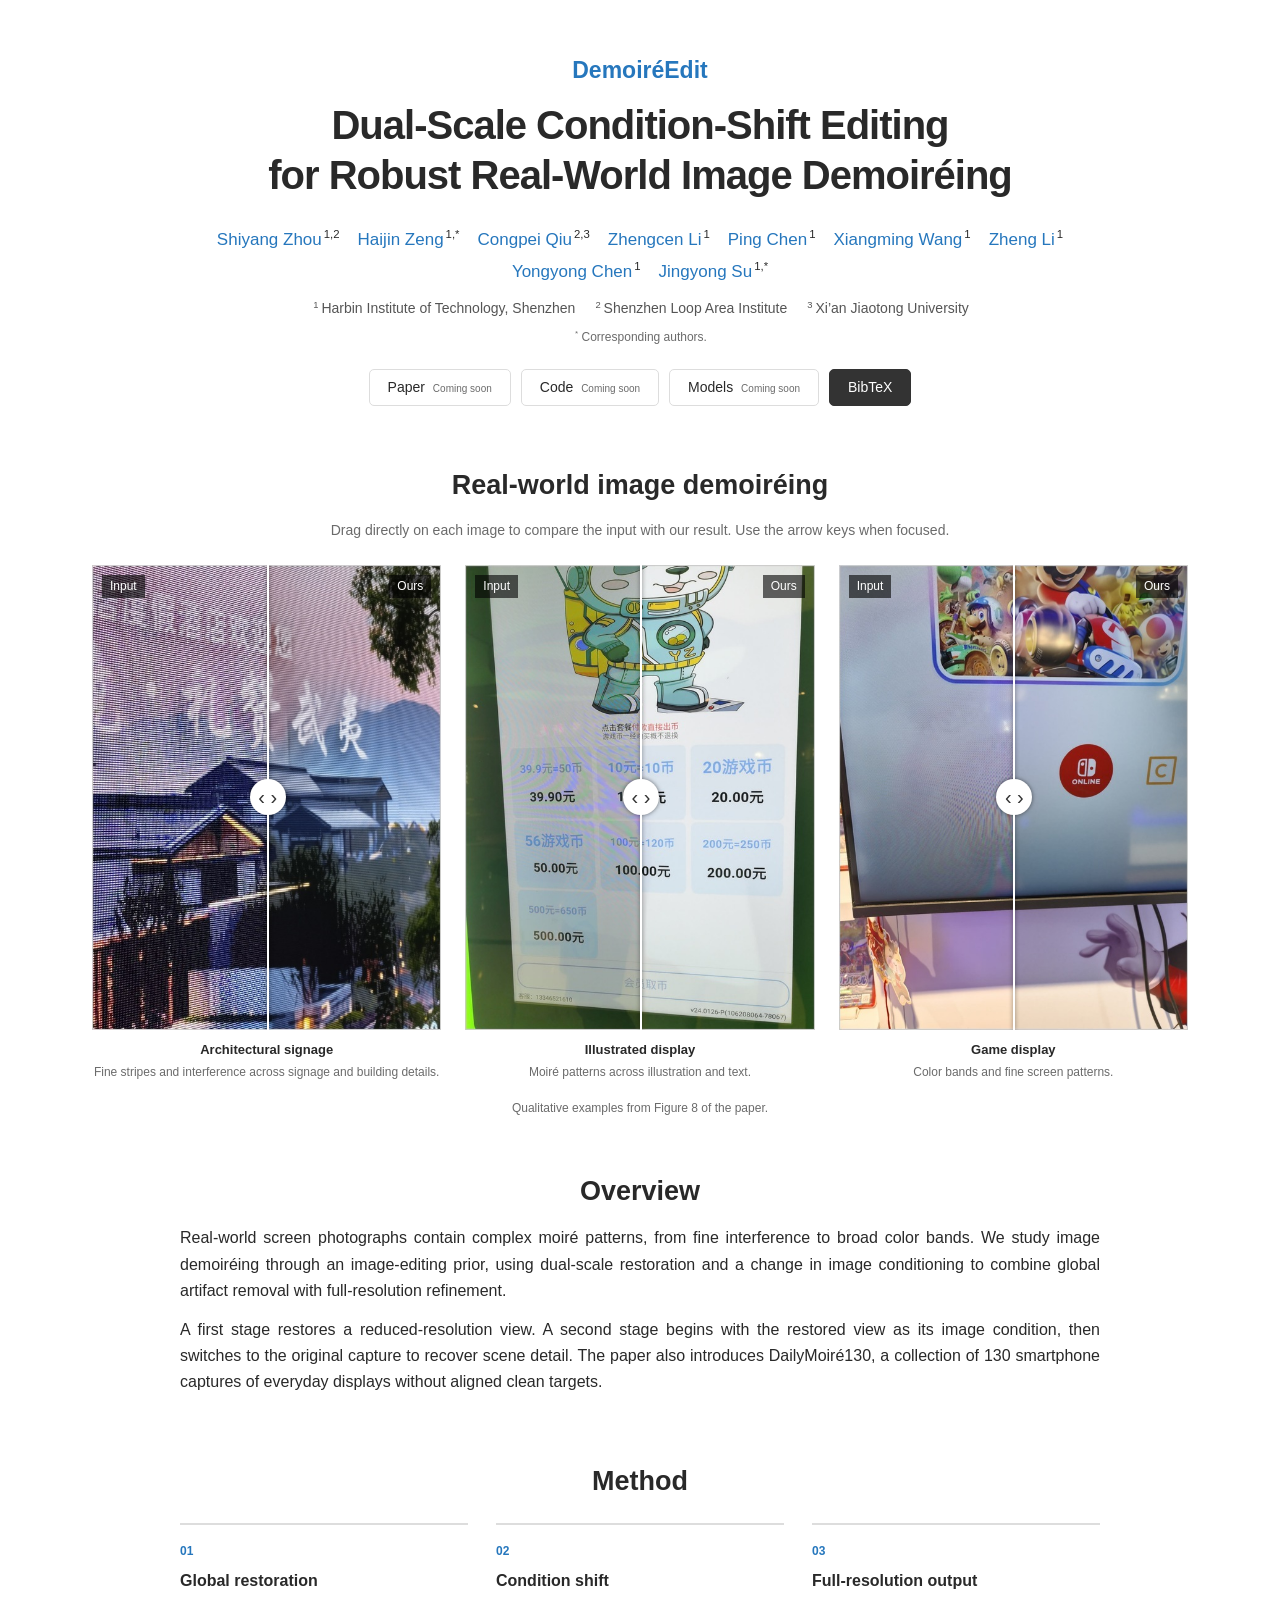
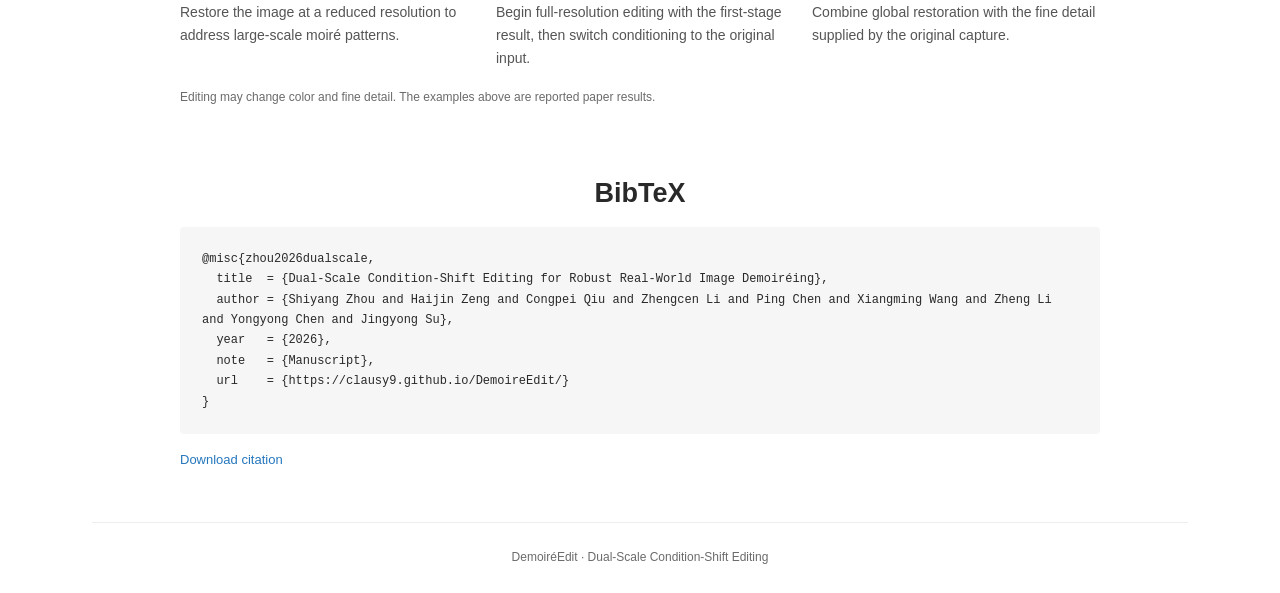
==== index.html @ 4a79e404 "Simplify research homepage and add direct image comparison dragging" ====
<!doctype html>
<html lang="en"><head><meta charset="utf-8"><meta name="viewport" content="width=device-width, initial-scale=1"><title>DemoiréEdit | Dual-Scale Condition-Shift Editing</title><meta name="description" content="DemoiréEdit: Dual-Scale Condition-Shift Editing for Robust Real-World Image Demoiréing. Method, paper examples and research resources.">
<link rel="canonical" href="https://clausy9.github.io/DemoireEdit/">
<meta property="og:type" content="website"><meta property="og:title" content="DemoiréEdit: Dual-Scale Condition-Shift Editing"><meta property="og:description" content="Dual-Scale Condition-Shift Editing for Robust Real-World Image Demoiréing."><meta property="og:url" content="https://clausy9.github.io/DemoireEdit/">
<meta name="color-scheme" content="light"><link rel="icon" href="favicon.svg" type="image/svg+xml">
<link rel="stylesheet" href="style.css"></head>
<body><main id="top">
<header><p class="project-name">DemoiréEdit</p><h1>Dual-Scale Condition-Shift Editing<br class="desktop-break"> for Robust Real-World Image Demoiréing</h1><div class="authors" aria-label="Authors"><span><a href="https://openreview.net/profile?id=~Shiyang_Zhou2">Shiyang Zhou</a><sup>1,2</sup></span>
<span><a href="https://openreview.net/profile?id=~Haijin_Zeng1">Haijin Zeng</a><sup>1,*</sup></span>
<span><a href="https://openreview.net/profile?id=~Congpei_Qiu1">Congpei Qiu</a><sup>2,3</sup></span>
<span><a href="https://openreview.net/profile?id=~Zhengcen_Li1">Zhengcen Li</a><sup>1</sup></span>
<span><a href="https://openreview.net/profile?id=~Ping_Chen8">Ping Chen</a><sup>1</sup></span>
<span><a href="https://openreview.net/profile?id=~Xiangming_Wang1">Xiangming Wang</a><sup>1</sup></span>
<span><a href="https://openreview.net/profile?id=~Zheng_Li58">Zheng Li</a><sup>1</sup></span>
<span><a href="https://openreview.net/profile?id=~Yongyong_Chen1">Yongyong Chen</a><sup>1</sup></span>
<span><a href="https://openreview.net/profile?id=~Jingyong_Su3">Jingyong Su</a><sup>1,*</sup></span>
</div><div class="affiliations"><span><sup>1</sup>Harbin Institute of Technology, Shenzhen</span><span><sup>2</sup>Shenzhen Loop Area Institute</span><span><sup>3</sup>Xi’an Jiaotong University</span></div><p class="correspondence"><sup>*</sup> Corresponding authors.</p>
<div class="resource-links"><span aria-disabled="true">Paper <small>Coming soon</small></span><span aria-disabled="true">Code <small>Coming soon</small></span><span aria-disabled="true">Models <small>Coming soon</small></span><a href="#citation">BibTeX</a></div></header>
<section id="results" aria-labelledby="results-title"><h2 id="results-title">Real-world image demoiréing</h2><p class="section-intro" id="compare-help">Drag directly on each image to compare the input with our result. Use the arrow keys when focused.</p><div class="examples-grid"><figure data-comparison><div class="comparison" style="--reveal:50%" role="slider" tabindex="0" aria-label="Architectural signage: input and restoration comparison" aria-valuemin="0" aria-valuemax="100" aria-valuenow="50" aria-valuetext="50% input" aria-describedby="compare-help">
<img src="assets/paper-architecture-restored.png" alt="Paper restoration of architectural signage" width="565" height="753" draggable="false">
<div class="input-layer"><img src="assets/paper-architecture-input.png" alt="Input photograph of architectural signage" width="565" height="753" draggable="false"></div>
<span class="image-label before">Input</span><span class="image-label after">Ours</span><span class="divider" aria-hidden="true"><b>‹ ›</b></span></div><figcaption><strong>Architectural signage</strong><span>Fine stripes and interference across signage and building details.</span></figcaption></figure><figure data-comparison><div class="comparison" style="--reveal:50%" role="slider" tabindex="0" aria-label="Illustrated display: input and restoration comparison" aria-valuemin="0" aria-valuemax="100" aria-valuenow="50" aria-valuetext="50% input" aria-describedby="compare-help">
<img src="assets/paper-poster-restored.png" alt="Paper restoration of illustrated display" width="565" height="753" draggable="false">
<div class="input-layer"><img src="assets/paper-poster-input.png" alt="Input photograph of illustrated display" width="565" height="753" draggable="false"></div>
<span class="image-label before">Input</span><span class="image-label after">Ours</span><span class="divider" aria-hidden="true"><b>‹ ›</b></span></div><figcaption><strong>Illustrated display</strong><span>Moiré patterns across illustration and text.</span></figcaption></figure><figure data-comparison><div class="comparison" style="--reveal:50%" role="slider" tabindex="0" aria-label="Game display: input and restoration comparison" aria-valuemin="0" aria-valuemax="100" aria-valuenow="50" aria-valuetext="50% input" aria-describedby="compare-help">
<img src="assets/paper-game-display-restored.png" alt="Paper restoration of game display" width="565" height="753" draggable="false">
<div class="input-layer"><img src="assets/paper-game-display-input.png" alt="Input photograph of game display" width="565" height="753" draggable="false"></div>
<span class="image-label before">Input</span><span class="image-label after">Ours</span><span class="divider" aria-hidden="true"><b>‹ ›</b></span></div><figcaption><strong>Game display</strong><span>Color bands and fine screen patterns.</span></figcaption></figure></div><p class="figure-note">Qualitative examples from Figure 8 of the paper.</p></section>
<section id="abstract" class="text-section"><h2>Overview</h2><p>Real-world screen photographs contain complex moiré patterns, from fine interference to broad color bands. We study image demoiréing through an image-editing prior, using dual-scale restoration and a change in image conditioning to combine global artifact removal with full-resolution refinement.</p><p>A first stage restores a reduced-resolution view. A second stage begins with the restored view as its image condition, then switches to the original capture to recover scene detail. The paper also introduces DailyMoiré130, a collection of 130 smartphone captures of everyday displays without aligned clean targets.</p></section>
<section id="method" class="text-section"><h2>Method</h2><div class="method-strip"><div><span>01</span><h3>Global restoration</h3><p>Restore the image at a reduced resolution to address large-scale moiré patterns.</p></div><div><span>02</span><h3>Condition shift</h3><p>Begin full-resolution editing with the first-stage result, then switch conditioning to the original input.</p></div><div><span>03</span><h3>Full-resolution output</h3><p>Combine global restoration with the fine detail supplied by the original capture.</p></div></div><p class="figure-note">Editing may change color and fine detail. The examples above are reported paper results.</p></section>
<section id="citation" class="text-section"><h2>BibTeX</h2><pre><code>@misc{zhou2026dualscale,
  title  = {Dual-Scale Condition-Shift Editing for Robust Real-World Image Demoiréing},
  author = {Shiyang Zhou and Haijin Zeng and Congpei Qiu and Zhengcen Li and Ping Chen and Xiangming Wang and Zheng Li and Yongyong Chen and Jingyong Su},
  year   = {2026},
  note   = {Manuscript},
  url    = {https://clausy9.github.io/DemoireEdit/}
}</code></pre><a class="citation-download" href="citation.bib" download>Download citation</a></section>
<footer>DemoiréEdit · Dual-Scale Condition-Shift Editing</footer></main><script src="compare.js"></script></body></html>
---- style.css ----
:root{color-scheme:light;--ink:#292929;--muted:#6b6b6b;--accent:#2677bd}*{box-sizing:border-box}html{scroll-behavior:smooth}body{margin:0;background:#fff;color:var(--ink);font:16px/1.65 -apple-system,BlinkMacSystemFont,"Segoe UI",Arial,sans-serif}main{max-width:1160px;margin:auto;padding:0 32px}a{color:var(--accent);text-decoration:none}a:hover{text-decoration:underline}header{text-align:center;padding:52px 0 38px}.project-name{font-size:23px;font-weight:700;color:var(--accent);margin:0 0 10px}h1{font-size:clamp(27px,3.4vw,40px);font-weight:650;line-height:1.25;letter-spacing:-.025em;margin:0 auto 25px;max-width:1080px}.authors{display:flex;justify-content:center;flex-wrap:wrap;gap:3px 18px;max-width:950px;margin:0 auto 12px;font-size:17px}.authors span{white-space:nowrap}sup{font-size:.67em;margin-left:2px}.affiliations{display:flex;justify-content:center;flex-wrap:wrap;gap:2px 18px;font-size:14px;color:#555}.affiliations sup{margin-right:3px}.correspondence{font-size:12px;color:var(--muted);margin:7px 0 21px}.resource-links{display:flex;justify-content:center;flex-wrap:wrap;gap:10px}.resource-links>a,.resource-links>span{font-size:14px;padding:6px 18px;border:1px solid #ddd;border-radius:5px}.resource-links>a{background:#333;color:#fff;border-color:#333}.resource-links small{font-size:10px;color:var(--muted);margin-left:4px}section{padding:24px 0 32px}h2{text-align:center;font-size:27px;font-weight:600;line-height:1.3;margin:0 0 16px}.section-intro{text-align:center;color:var(--muted);font-size:14px;margin:0 0 22px}.examples-grid{display:grid;grid-template-columns:repeat(3,minmax(0,1fr));gap:24px}figure{margin:0;min-width:0}.comparison{position:relative;aspect-ratio:565/753;overflow:hidden;cursor:ew-resize;touch-action:pan-y;user-select:none;-webkit-user-select:none;background:#eee}.comparison:focus-visible{outline:3px solid var(--accent);outline-offset:4px}.comparison img{display:block;width:100%;height:100%;object-fit:contain;pointer-events:none}.input-layer{position:absolute;inset:0;clip-path:inset(0 calc(100% - var(--reveal)) 0 0)}.image-label{position:absolute;top:10px;padding:2px 8px;background:#0009;color:#fff;font-size:12px;pointer-events:none}.before{left:10px}.after{right:10px}.divider{position:absolute;top:0;bottom:0;left:var(--reveal);width:2px;background:#fff;pointer-events:none;filter:drop-shadow(0 0 2px #0008)}.divider b{position:absolute;top:50%;left:50%;transform:translate(-50%,-50%);background:#fff;color:#333;border-radius:50%;height:36px;width:36px;display:grid;place-items:center;font-size:20px;font-weight:500}figcaption{text-align:center;font-size:13px;line-height:1.5;margin-top:10px}figcaption strong{font-weight:600}figcaption span{display:block;color:var(--muted);font-size:12px;margin-top:3px}.figure-note{font-size:12px;color:var(--muted);text-align:center;margin:18px 0 0}.text-section{max-width:920px;margin:auto}.text-section>p{text-align:justify;margin:12px 0}.method-strip{display:grid;grid-template-columns:repeat(3,minmax(0,1fr));gap:28px;margin-top:24px}.method-strip>div{border-top:2px solid #ddd;padding-top:12px}.method-strip span{font-size:12px;color:var(--accent);font-weight:600}h3{font-size:16px;font-weight:600;margin:5px 0}.method-strip p{font-size:14px;color:#555;margin:6px 0}pre{background:#f6f6f6;padding:22px;white-space:pre-wrap;overflow-wrap:anywhere;font-size:12px;line-height:1.7;border-radius:4px}code{font-family:ui-monospace,SFMono-Regular,Consolas,monospace}.citation-download{font-size:13px}footer{border-top:1px solid #eee;text-align:center;font-size:12px;color:var(--muted);padding:25px 0;margin-top:18px}@media(max-width:700px){main{padding:0 18px}header{padding:32px 0 26px}.desktop-break{display:none}.authors{font-size:15px;gap:3px 14px}.affiliations{font-size:12px;flex-direction:column}.examples-grid{grid-template-columns:1fr;gap:28px;max-width:460px;margin:auto}.method-strip{grid-template-columns:1fr;gap:14px}.section-intro{font-size:12px}h2{font-size:24px}section{padding:22px 0}pre{padding:15px;font-size:11px}.text-section>p{text-align:left}}
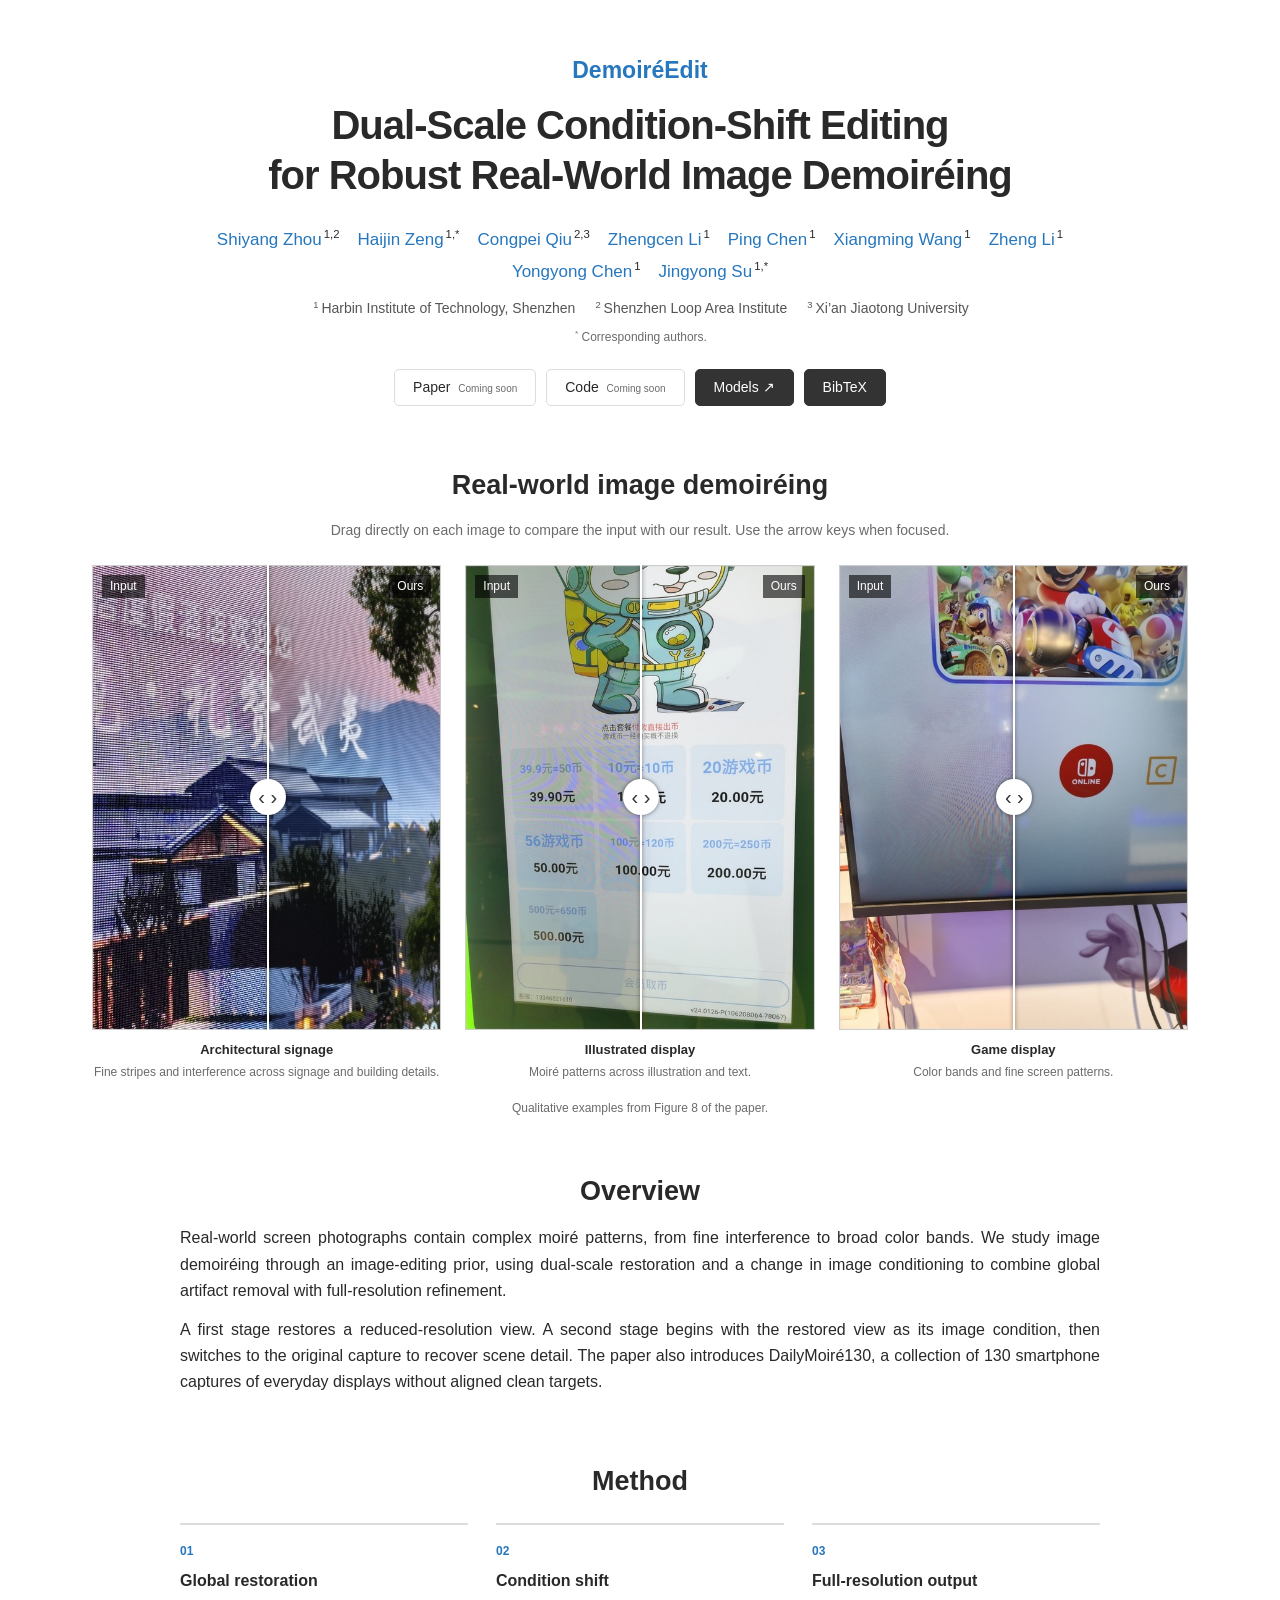
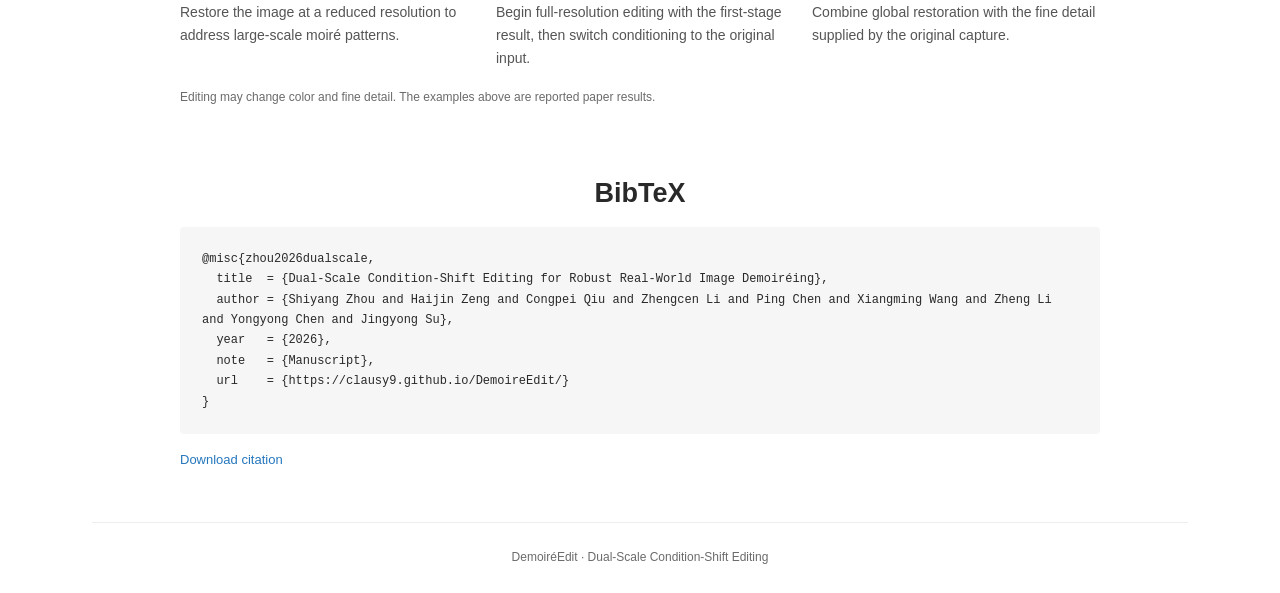
==== commit 48534498: "Link verified public Hugging Face restoration adapter" ====
--- a/index.html
+++ b/index.html
@@ -15,7 +15,7 @@
 <span><a href="https://openreview.net/profile?id=~Yongyong_Chen1">Yongyong Chen</a><sup>1</sup></span>
 <span><a href="https://openreview.net/profile?id=~Jingyong_Su3">Jingyong Su</a><sup>1,*</sup></span>
 </div><div class="affiliations"><span><sup>1</sup>Harbin Institute of Technology, Shenzhen</span><span><sup>2</sup>Shenzhen Loop Area Institute</span><span><sup>3</sup>Xi’an Jiaotong University</span></div><p class="correspondence"><sup>*</sup> Corresponding authors.</p>
-<div class="resource-links"><span aria-disabled="true">Paper <small>Coming soon</small></span><span aria-disabled="true">Code <small>Coming soon</small></span><span aria-disabled="true">Models <small>Coming soon</small></span><a href="#citation">BibTeX</a></div></header>
+<div class="resource-links"><span aria-disabled="true">Paper <small>Coming soon</small></span><span aria-disabled="true">Code <small>Coming soon</small></span><a href="https://huggingface.co/umu/DemoireEdit" target="_blank" rel="noopener">Models ↗</a><a href="#citation">BibTeX</a></div></header>
 <section id="results" aria-labelledby="results-title"><h2 id="results-title">Real-world image demoiréing</h2><p class="section-intro" id="compare-help">Drag directly on each image to compare the input with our result. Use the arrow keys when focused.</p><div class="examples-grid"><figure data-comparison><div class="comparison" style="--reveal:50%" role="slider" tabindex="0" aria-label="Architectural signage: input and restoration comparison" aria-valuemin="0" aria-valuemax="100" aria-valuenow="50" aria-valuetext="50% input" aria-describedby="compare-help">
 <img src="assets/paper-architecture-restored.png" alt="Paper restoration of architectural signage" width="565" height="753" draggable="false">
 <div class="input-layer"><img src="assets/paper-architecture-input.png" alt="Input photograph of architectural signage" width="565" height="753" draggable="false"></div>
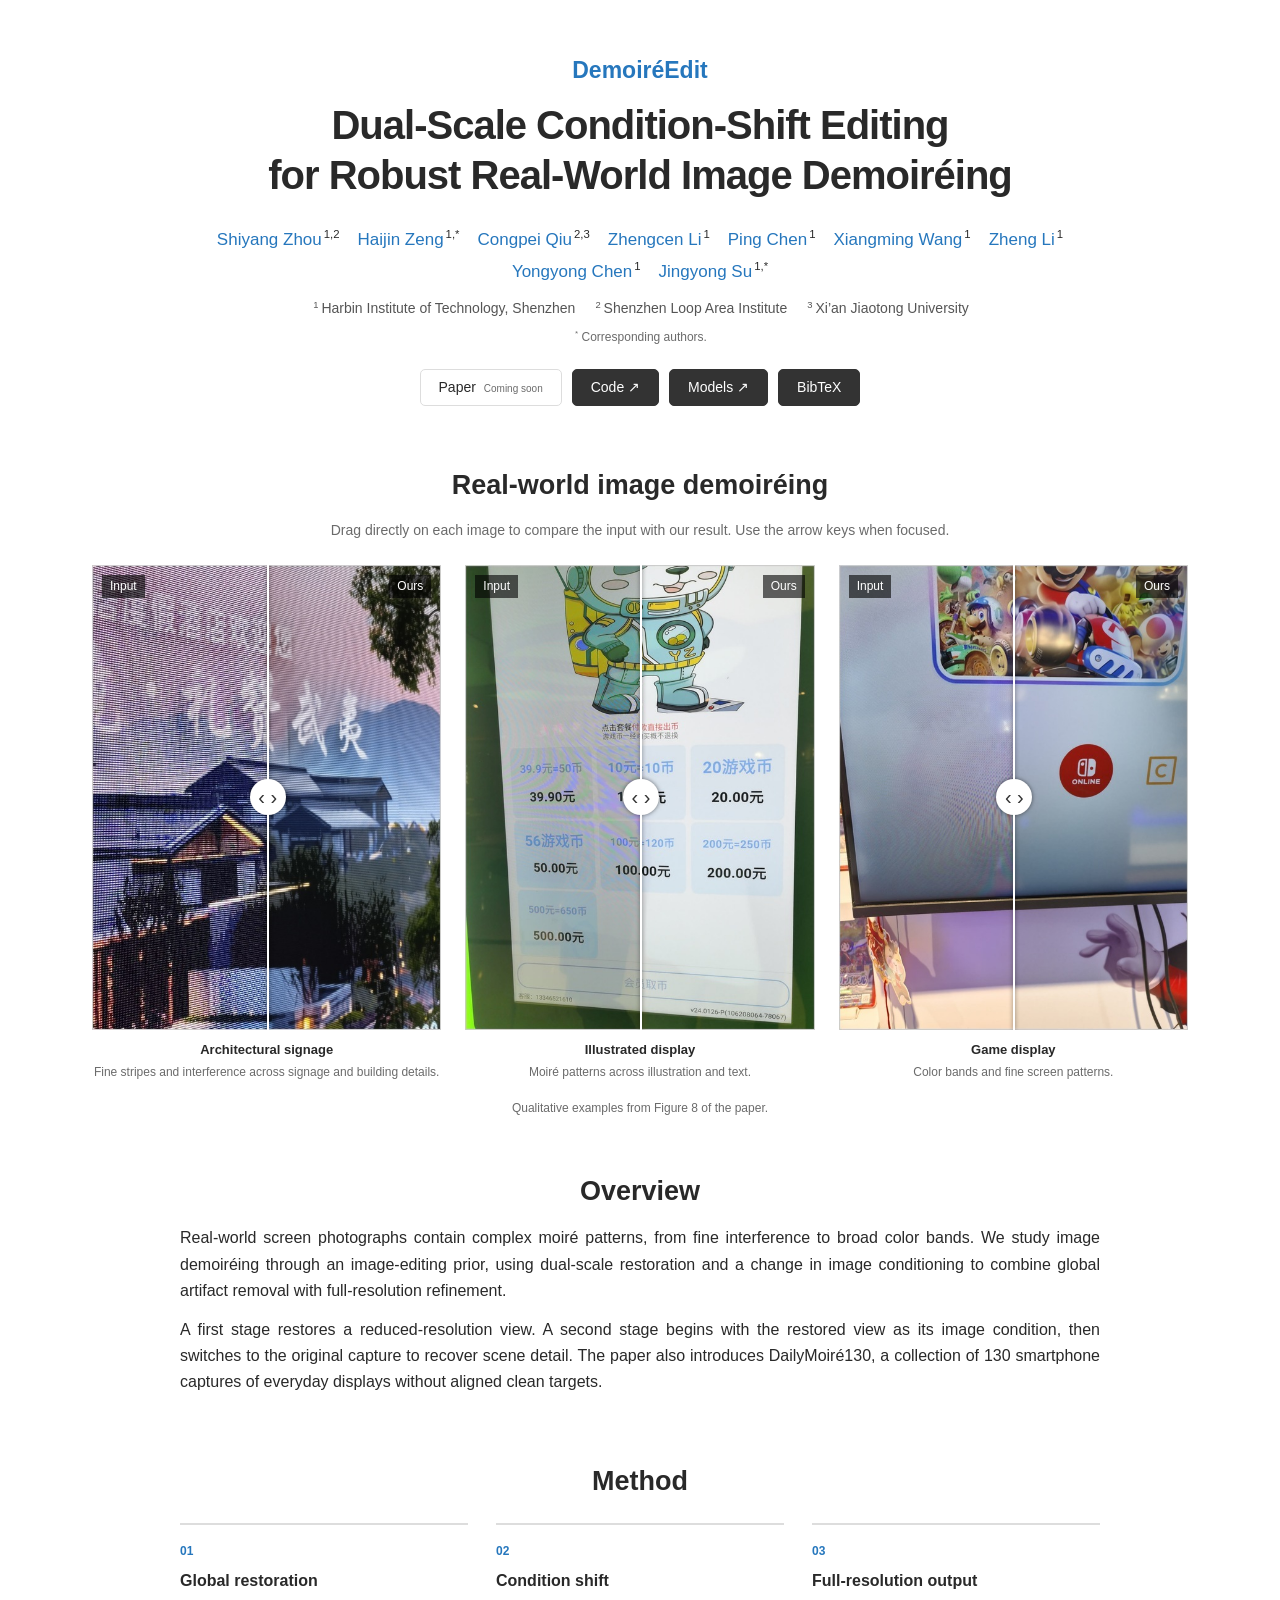
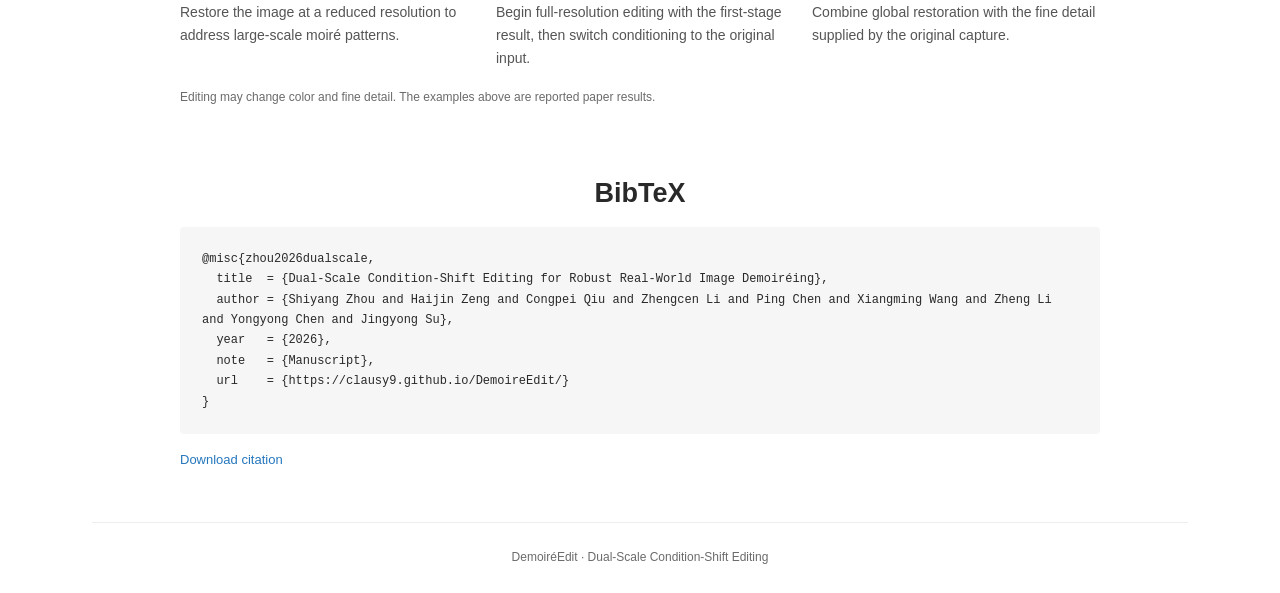
==== commit e93c79c1: "Release DemoireEdit inference, demo, training and verified model download tools" ====
--- a/index.html
+++ b/index.html
@@ -15,7 +15,7 @@
 <span><a href="https://openreview.net/profile?id=~Yongyong_Chen1">Yongyong Chen</a><sup>1</sup></span>
 <span><a href="https://openreview.net/profile?id=~Jingyong_Su3">Jingyong Su</a><sup>1,*</sup></span>
 </div><div class="affiliations"><span><sup>1</sup>Harbin Institute of Technology, Shenzhen</span><span><sup>2</sup>Shenzhen Loop Area Institute</span><span><sup>3</sup>Xi’an Jiaotong University</span></div><p class="correspondence"><sup>*</sup> Corresponding authors.</p>
-<div class="resource-links"><span aria-disabled="true">Paper <small>Coming soon</small></span><span aria-disabled="true">Code <small>Coming soon</small></span><a href="https://huggingface.co/umu/DemoireEdit" target="_blank" rel="noopener">Models ↗</a><a href="#citation">BibTeX</a></div></header>
+<div class="resource-links"><span aria-disabled="true">Paper <small>Coming soon</small></span><a href="https://github.com/Clausy9/DemoireEdit" target="_blank" rel="noopener">Code ↗</a><a href="https://huggingface.co/umu/DemoireEdit" target="_blank" rel="noopener">Models ↗</a><a href="#citation">BibTeX</a></div></header>
 <section id="results" aria-labelledby="results-title"><h2 id="results-title">Real-world image demoiréing</h2><p class="section-intro" id="compare-help">Drag directly on each image to compare the input with our result. Use the arrow keys when focused.</p><div class="examples-grid"><figure data-comparison><div class="comparison" style="--reveal:50%" role="slider" tabindex="0" aria-label="Architectural signage: input and restoration comparison" aria-valuemin="0" aria-valuemax="100" aria-valuenow="50" aria-valuetext="50% input" aria-describedby="compare-help">
 <img src="assets/paper-architecture-restored.png" alt="Paper restoration of architectural signage" width="565" height="753" draggable="false">
 <div class="input-layer"><img src="assets/paper-architecture-input.png" alt="Input photograph of architectural signage" width="565" height="753" draggable="false"></div>
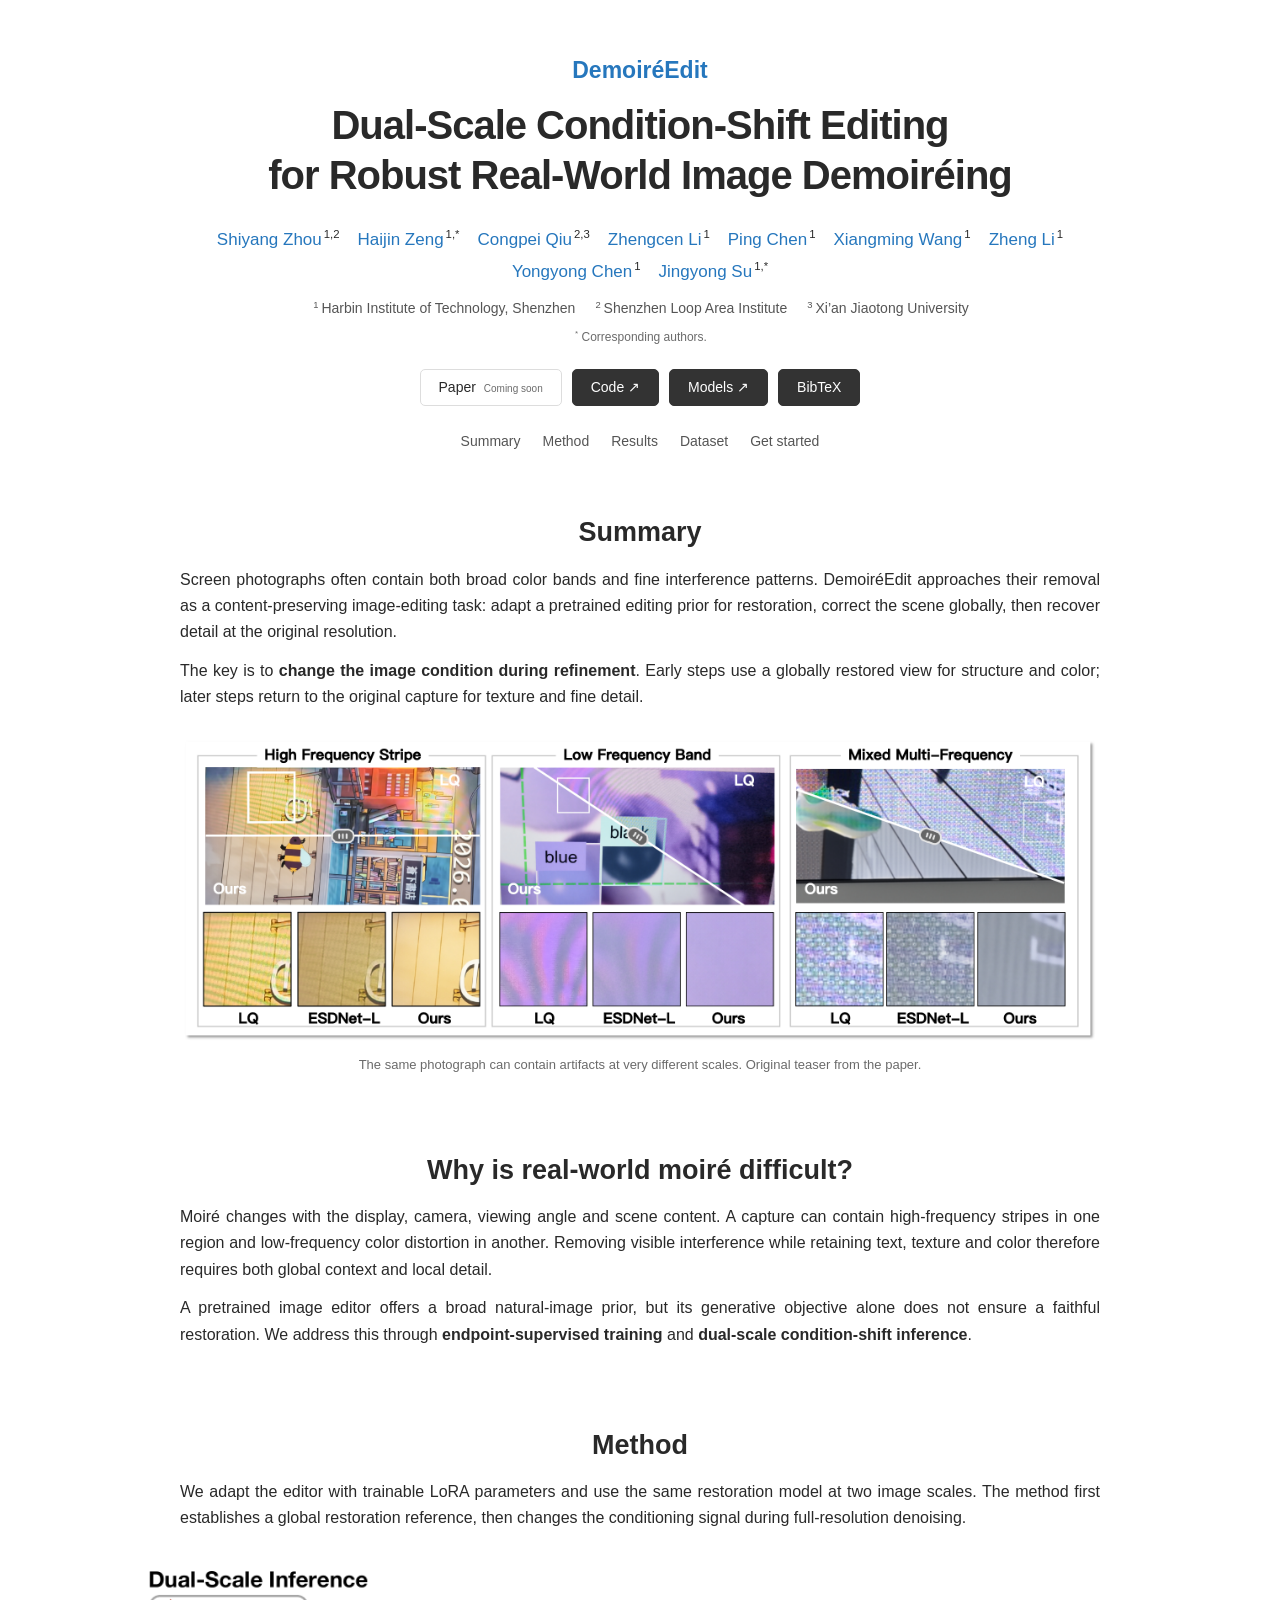
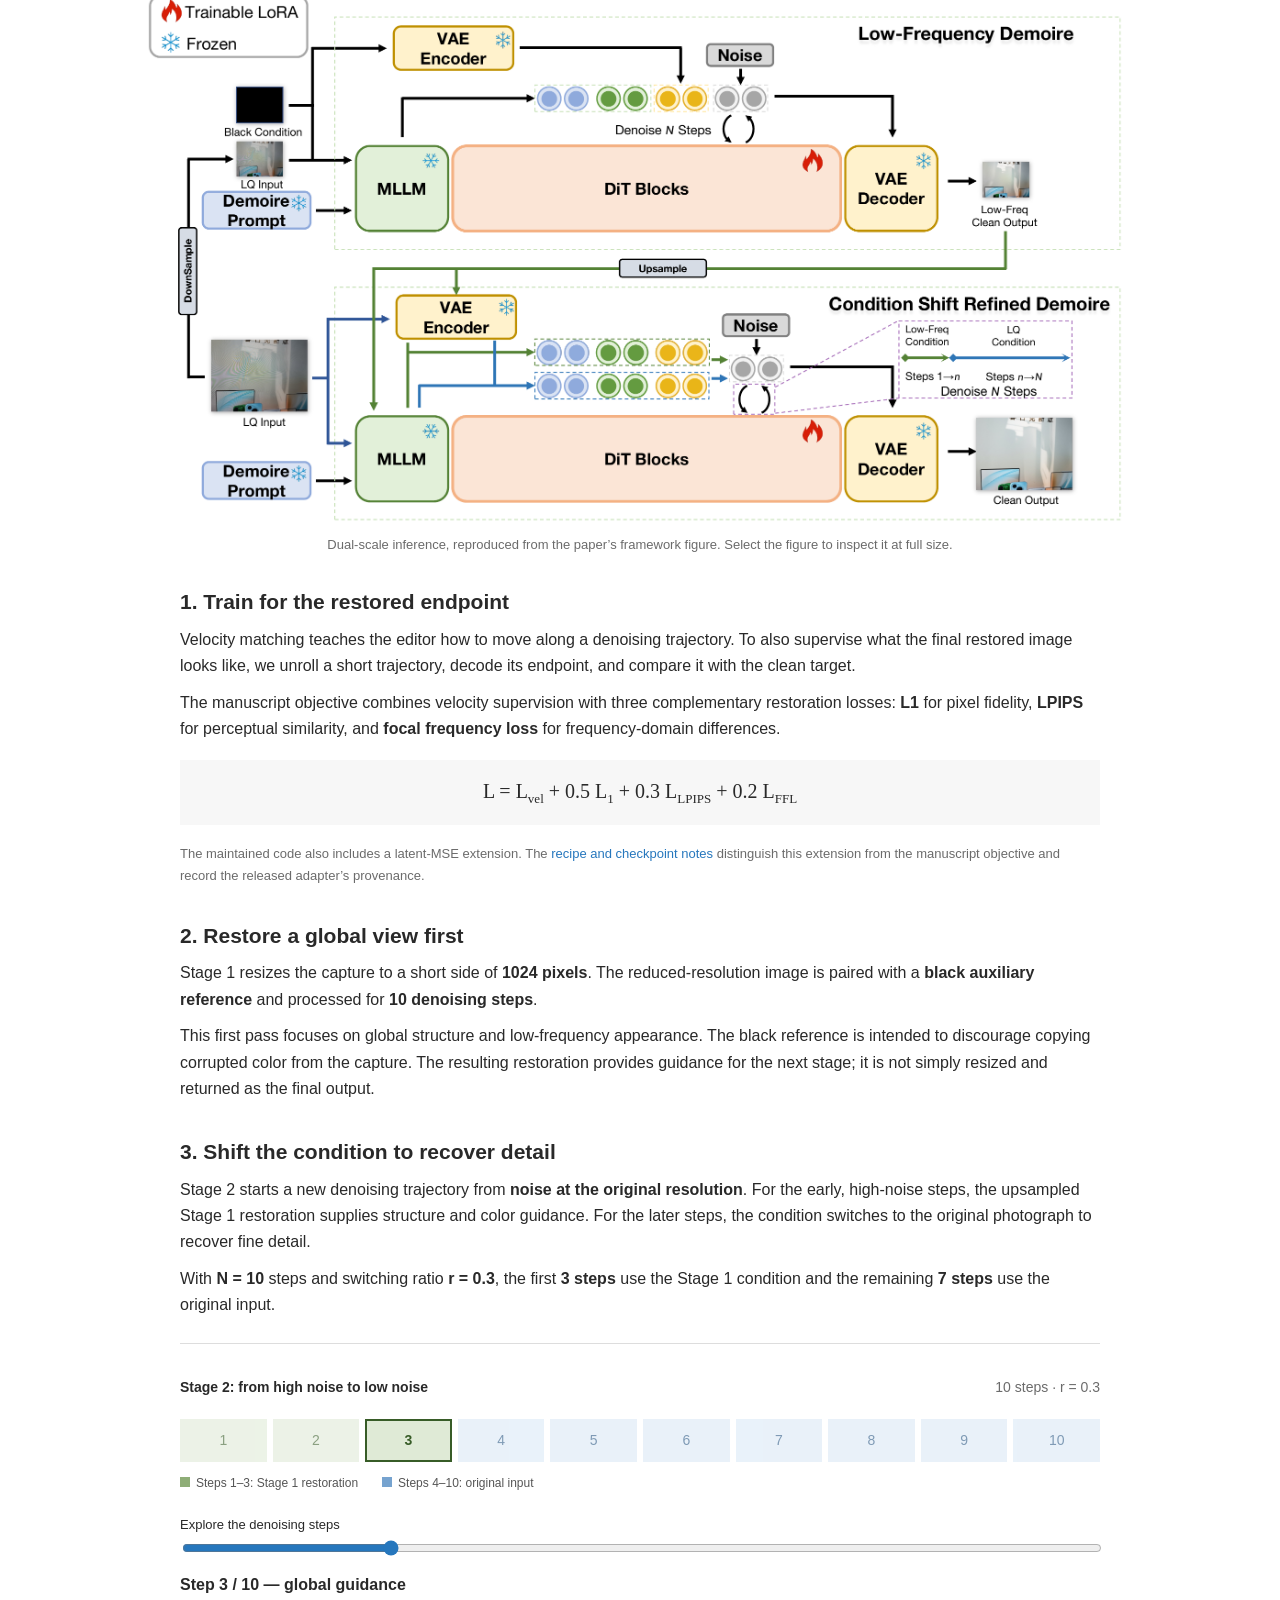
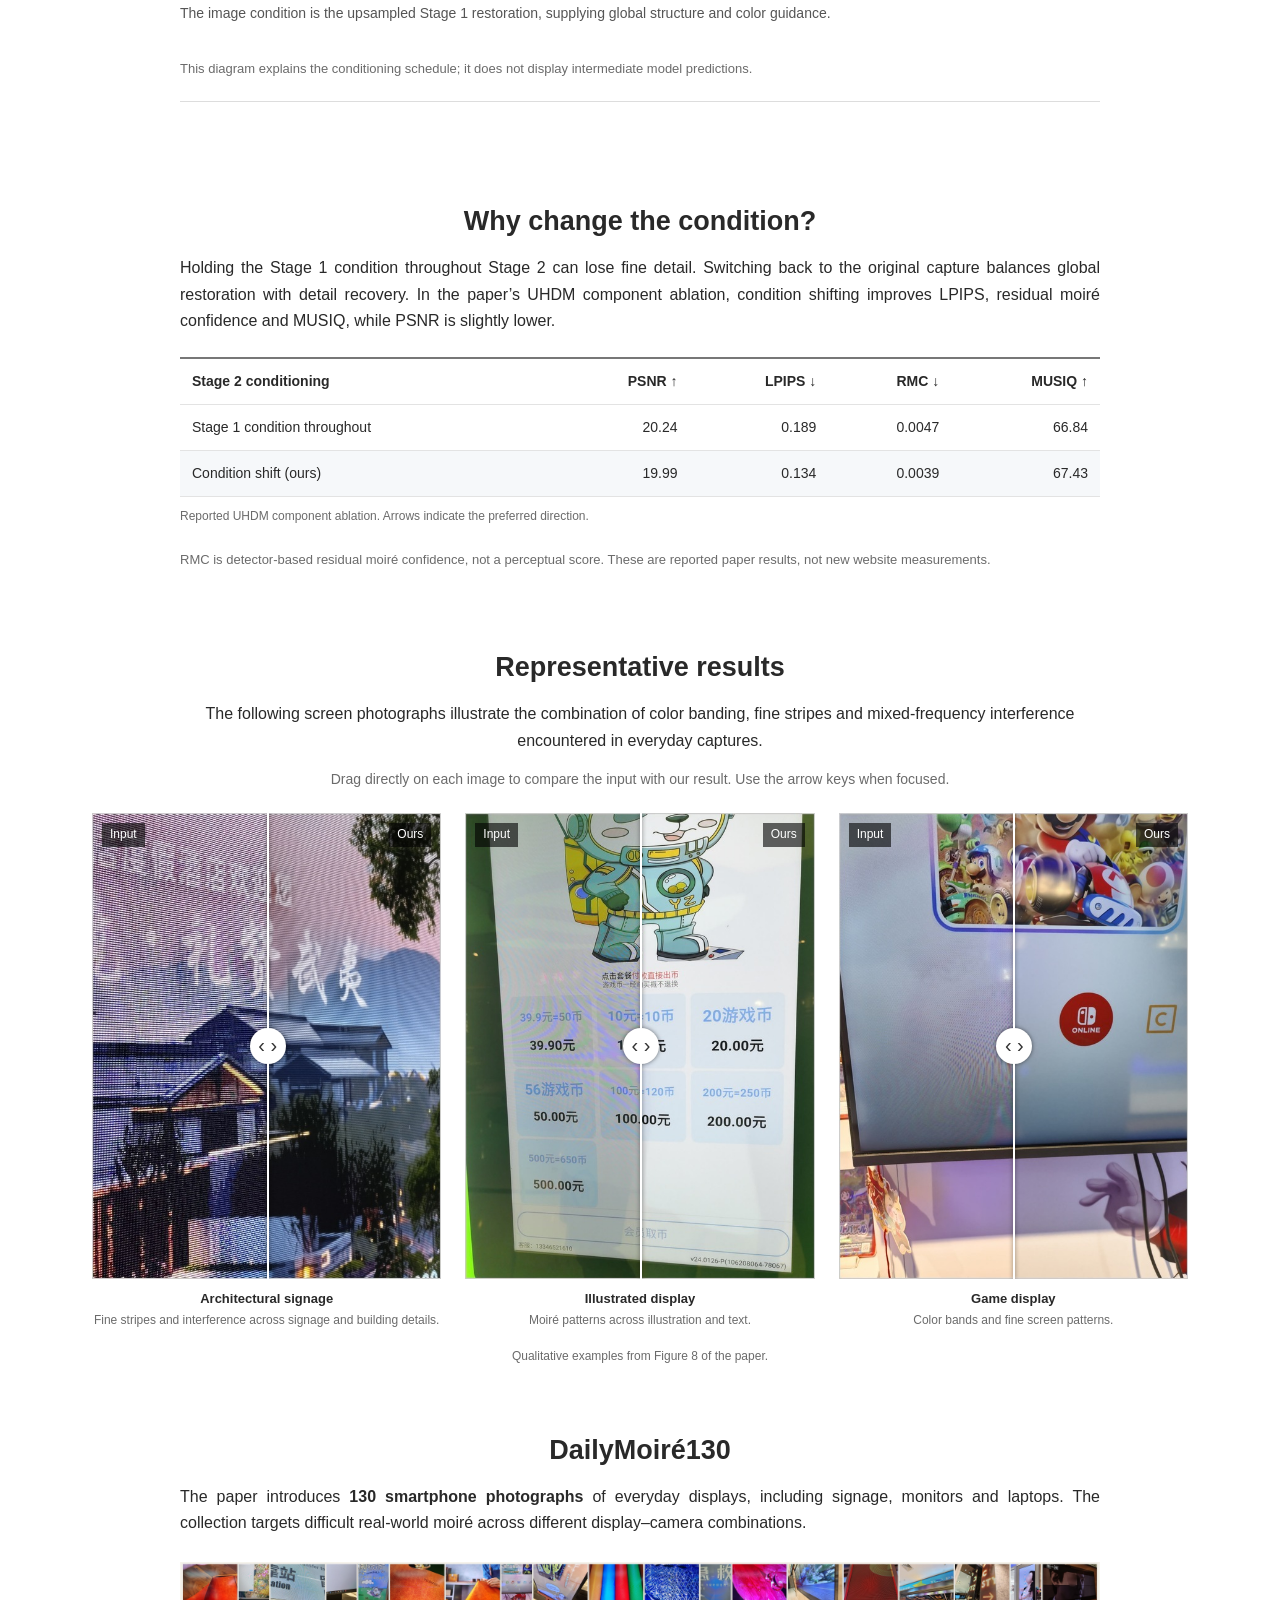
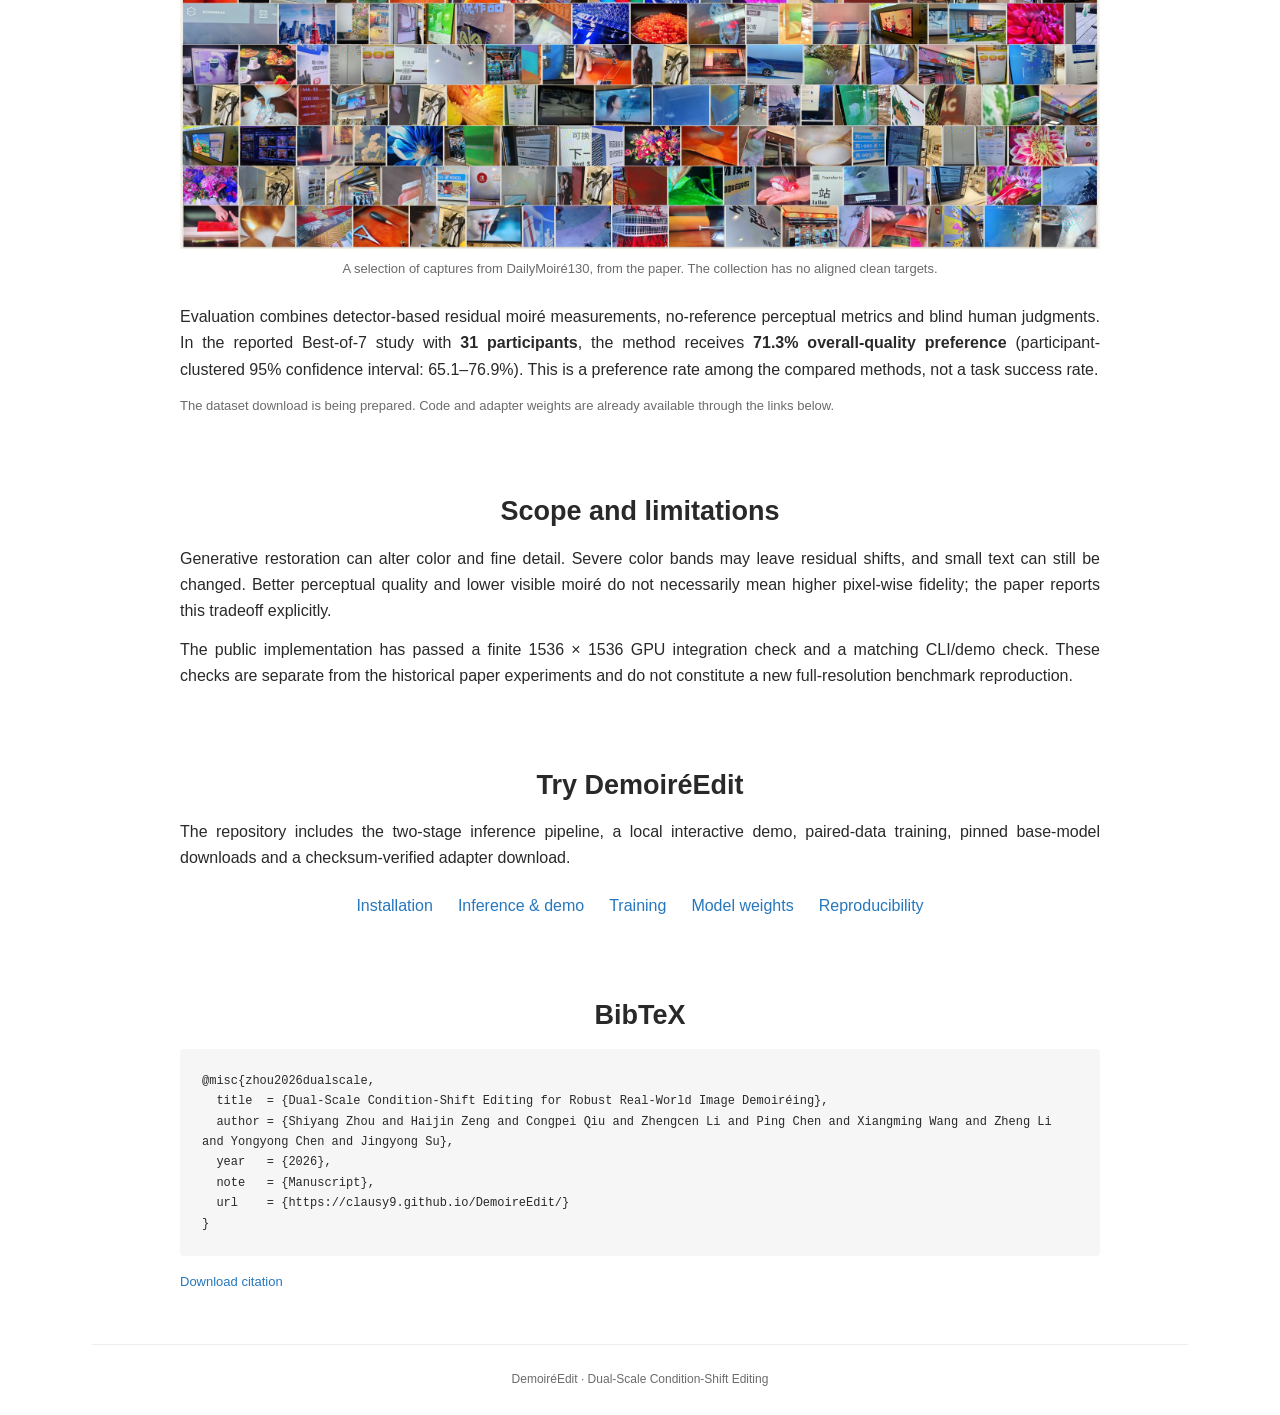
==== commit 12c0813e: "Explain DemoireEdit progressively with original framework, schedule and ablation evidence" ====
--- a/index.html
+++ b/index.html
@@ -15,8 +15,48 @@
 <span><a href="https://openreview.net/profile?id=~Yongyong_Chen1">Yongyong Chen</a><sup>1</sup></span>
 <span><a href="https://openreview.net/profile?id=~Jingyong_Su3">Jingyong Su</a><sup>1,*</sup></span>
 </div><div class="affiliations"><span><sup>1</sup>Harbin Institute of Technology, Shenzhen</span><span><sup>2</sup>Shenzhen Loop Area Institute</span><span><sup>3</sup>Xi’an Jiaotong University</span></div><p class="correspondence"><sup>*</sup> Corresponding authors.</p>
-<div class="resource-links"><span aria-disabled="true">Paper <small>Coming soon</small></span><a href="https://github.com/Clausy9/DemoireEdit" target="_blank" rel="noopener">Code ↗</a><a href="https://huggingface.co/umu/DemoireEdit" target="_blank" rel="noopener">Models ↗</a><a href="#citation">BibTeX</a></div></header>
-<section id="results" aria-labelledby="results-title"><h2 id="results-title">Real-world image demoiréing</h2><p class="section-intro" id="compare-help">Drag directly on each image to compare the input with our result. Use the arrow keys when focused.</p><div class="examples-grid"><figure data-comparison><div class="comparison" style="--reveal:50%" role="slider" tabindex="0" aria-label="Architectural signage: input and restoration comparison" aria-valuemin="0" aria-valuemax="100" aria-valuenow="50" aria-valuetext="50% input" aria-describedby="compare-help">
+<div class="resource-links"><span aria-disabled="true">Paper <small>Coming soon</small></span><a href="https://github.com/Clausy9/DemoireEdit" target="_blank" rel="noopener">Code ↗</a><a href="https://huggingface.co/umu/DemoireEdit" target="_blank" rel="noopener">Models ↗</a><a href="#citation">BibTeX</a></div><nav class="section-nav" aria-label="Page sections"><a href="#summary">Summary</a><a href="#method">Method</a><a href="#results">Results</a><a href="#dataset">Dataset</a><a href="#reproduce">Get started</a></nav></header>
+
+<section id="summary" class="text-section"><h2>Summary</h2>
+<p>Screen photographs often contain both broad color bands and fine interference patterns. DemoiréEdit approaches their removal as a content-preserving image-editing task: adapt a pretrained editing prior for restoration, correct the scene globally, then recover detail at the original resolution.</p>
+<p>The key is to <strong>change the image condition during refinement</strong>. Early steps use a globally restored view for structure and color; later steps return to the original capture for texture and fine detail.</p>
+<figure class="paper-figure teaser"><img src="assets/teaser.png" width="2186" height="734" alt="Original paper teaser: high-frequency stripes, low-frequency color bands and mixed-frequency moiré, with input and restored comparisons"><figcaption>The same photograph can contain artifacts at very different scales. Original teaser from the paper.</figcaption></figure>
+</section>
+<section id="challenge" class="text-section"><h2>Why is real-world moiré difficult?</h2>
+<p>Moiré changes with the display, camera, viewing angle and scene content. A capture can contain high-frequency stripes in one region and low-frequency color distortion in another. Removing visible interference while retaining text, texture and color therefore requires both global context and local detail.</p>
+<p>A pretrained image editor offers a broad natural-image prior, but its generative objective alone does not ensure a faithful restoration. We address this through <strong>endpoint-supervised training</strong> and <strong>dual-scale condition-shift inference</strong>.</p>
+</section>
+<section id="method" class="text-section"><h2>Method</h2>
+<p>We adapt the editor with trainable LoRA parameters and use the same restoration model at two image scales. The method first establishes a global restoration reference, then changes the conditioning signal during full-resolution denoising.</p>
+<figure class="paper-figure framework"><a href="assets/paper-method.png" target="_blank" rel="noopener" aria-label="Open the original method figure at full size"><img src="assets/paper-method.png" width="2200" height="1231" loading="lazy" alt="Original paper framework: a downsampled input and black auxiliary reference guide Stage 1; the upsampled restoration guides early Stage 2 steps before conditioning switches to the original input"></a><figcaption>Dual-scale inference, reproduced from the paper’s framework figure. Select the figure to inspect it at full size.</figcaption></figure>
+<div class="method-part" id="training"><h3>1. Train for the restored endpoint</h3>
+<p>Velocity matching teaches the editor how to move along a denoising trajectory. To also supervise what the final restored image looks like, we unroll a short trajectory, decode its endpoint, and compare it with the clean target.</p>
+<p>The manuscript objective combines velocity supervision with three complementary restoration losses: <strong>L1</strong> for pixel fidelity, <strong>LPIPS</strong> for perceptual similarity, and <strong>focal frequency loss</strong> for frequency-domain differences.</p>
+<div class="equation" aria-label="The manuscript loss is velocity loss plus 0.5 times L1, 0.3 times LPIPS, and 0.2 times focal frequency loss">L = L<sub>vel</sub> + 0.5 L<sub>1</sub> + 0.3 L<sub>LPIPS</sub> + 0.2 L<sub>FFL</sub></div>
+<p class="small-note">The maintained code also includes a latent-MSE extension. The <a href="https://github.com/Clausy9/DemoireEdit/blob/main/docs/recipe-and-checkpoint.md">recipe and checkpoint notes</a> distinguish this extension from the manuscript objective and record the released adapter’s provenance.</p>
+</div>
+<div class="method-part" id="global-restoration"><h3>2. Restore a global view first</h3>
+<p>Stage 1 resizes the capture to a short side of <strong>1024 pixels</strong>. The reduced-resolution image is paired with a <strong>black auxiliary reference</strong> and processed for <strong>10 denoising steps</strong>.</p>
+<p>This first pass focuses on global structure and low-frequency appearance. The black reference is intended to discourage copying corrupted color from the capture. The resulting restoration provides guidance for the next stage; it is not simply resized and returned as the final output.</p>
+</div>
+<div class="method-part" id="condition-shift"><h3>3. Shift the condition to recover detail</h3>
+<p>Stage 2 starts a new denoising trajectory from <strong>noise at the original resolution</strong>. For the early, high-noise steps, the upsampled Stage 1 restoration supplies structure and color guidance. For the later steps, the condition switches to the original photograph to recover fine detail.</p>
+<p>With <strong>N = 10</strong> steps and switching ratio <strong>r = 0.3</strong>, the first <strong>3 steps</strong> use the Stage 1 condition and the remaining <strong>7 steps</strong> use the original input.</p>
+<div class="schedule-demo" aria-label="Interactive Stage 2 conditioning schedule">
+<p class="schedule-heading"><strong>Stage 2: from high noise to low noise</strong><span>10 steps · r = 0.3</span></p>
+<div class="step-timeline" aria-hidden="true"><span class="timeline-step global-step" data-step="1">1</span><span class="timeline-step global-step" data-step="2">2</span><span class="timeline-step global-step is-current" data-step="3">3</span><span class="timeline-step detail-step" data-step="4">4</span><span class="timeline-step detail-step" data-step="5">5</span><span class="timeline-step detail-step" data-step="6">6</span><span class="timeline-step detail-step" data-step="7">7</span><span class="timeline-step detail-step" data-step="8">8</span><span class="timeline-step detail-step" data-step="9">9</span><span class="timeline-step detail-step" data-step="10">10</span></div>
+<div class="timeline-legend"><span><i class="global-key"></i>Steps 1–3: Stage 1 restoration</span><span><i class="detail-key"></i>Steps 4–10: original input</span></div>
+<label for="denoising-step">Explore the denoising steps</label><input id="denoising-step" type="range" min="1" max="10" value="3" step="1" aria-describedby="schedule-description">
+<p class="schedule-state" id="schedule-description" aria-live="polite"><strong id="step-status">Step 3 / 10 — global guidance</strong><span id="step-explanation">The image condition is the upsampled Stage 1 restoration, supplying global structure and color guidance.</span></p>
+<p class="small-note">This diagram explains the conditioning schedule; it does not display intermediate model predictions.</p>
+</div></div>
+</section>
+<section id="ablation" class="text-section"><h2>Why change the condition?</h2>
+<p>Holding the Stage 1 condition throughout Stage 2 can lose fine detail. Switching back to the original capture balances global restoration with detail recovery. In the paper’s UHDM component ablation, condition shifting improves LPIPS, residual moiré confidence and MUSIQ, while PSNR is slightly lower.</p>
+<div class="table-scroll"><table><caption>Reported UHDM component ablation. Arrows indicate the preferred direction.</caption><thead><tr><th scope="col">Stage 2 conditioning</th><th scope="col">PSNR ↑</th><th scope="col">LPIPS ↓</th><th scope="col">RMC ↓</th><th scope="col">MUSIQ ↑</th></tr></thead><tbody><tr><th scope="row">Stage 1 condition throughout</th><td>20.24</td><td>0.189</td><td>0.0047</td><td>66.84</td></tr><tr><th scope="row">Condition shift (ours)</th><td>19.99</td><td>0.134</td><td>0.0039</td><td>67.43</td></tr></tbody></table></div>
+<p class="small-note">RMC is detector-based residual moiré confidence, not a perceptual score. These are reported paper results, not new website measurements.</p>
+</section>
+<section id="results" aria-labelledby="results-title"><h2 id="results-title">Representative results</h2><p class="results-intro">The following screen photographs illustrate the combination of color banding, fine stripes and mixed-frequency interference encountered in everyday captures.</p><p class="section-intro" id="compare-help">Drag directly on each image to compare the input with our result. Use the arrow keys when focused.</p><div class="examples-grid"><figure data-comparison><div class="comparison" style="--reveal:50%" role="slider" tabindex="0" aria-label="Architectural signage: input and restoration comparison" aria-valuemin="0" aria-valuemax="100" aria-valuenow="50" aria-valuetext="50% input" aria-describedby="compare-help">
 <img src="assets/paper-architecture-restored.png" alt="Paper restoration of architectural signage" width="565" height="753" draggable="false">
 <div class="input-layer"><img src="assets/paper-architecture-input.png" alt="Input photograph of architectural signage" width="565" height="753" draggable="false"></div>
 <span class="image-label before">Input</span><span class="image-label after">Ours</span><span class="divider" aria-hidden="true"><b>‹ ›</b></span></div><figcaption><strong>Architectural signage</strong><span>Fine stripes and interference across signage and building details.</span></figcaption></figure><figure data-comparison><div class="comparison" style="--reveal:50%" role="slider" tabindex="0" aria-label="Illustrated display: input and restoration comparison" aria-valuemin="0" aria-valuemax="100" aria-valuenow="50" aria-valuetext="50% input" aria-describedby="compare-help">
@@ -26,8 +66,21 @@
 <img src="assets/paper-game-display-restored.png" alt="Paper restoration of game display" width="565" height="753" draggable="false">
 <div class="input-layer"><img src="assets/paper-game-display-input.png" alt="Input photograph of game display" width="565" height="753" draggable="false"></div>
 <span class="image-label before">Input</span><span class="image-label after">Ours</span><span class="divider" aria-hidden="true"><b>‹ ›</b></span></div><figcaption><strong>Game display</strong><span>Color bands and fine screen patterns.</span></figcaption></figure></div><p class="figure-note">Qualitative examples from Figure 8 of the paper.</p></section>
-<section id="abstract" class="text-section"><h2>Overview</h2><p>Real-world screen photographs contain complex moiré patterns, from fine interference to broad color bands. We study image demoiréing through an image-editing prior, using dual-scale restoration and a change in image conditioning to combine global artifact removal with full-resolution refinement.</p><p>A first stage restores a reduced-resolution view. A second stage begins with the restored view as its image condition, then switches to the original capture to recover scene detail. The paper also introduces DailyMoiré130, a collection of 130 smartphone captures of everyday displays without aligned clean targets.</p></section>
-<section id="method" class="text-section"><h2>Method</h2><div class="method-strip"><div><span>01</span><h3>Global restoration</h3><p>Restore the image at a reduced resolution to address large-scale moiré patterns.</p></div><div><span>02</span><h3>Condition shift</h3><p>Begin full-resolution editing with the first-stage result, then switch conditioning to the original input.</p></div><div><span>03</span><h3>Full-resolution output</h3><p>Combine global restoration with the fine detail supplied by the original capture.</p></div></div><p class="figure-note">Editing may change color and fine detail. The examples above are reported paper results.</p></section>
+
+<section id="dataset" class="text-section"><h2>DailyMoiré130</h2>
+<p>The paper introduces <strong>130 smartphone photographs</strong> of everyday displays, including signage, monitors and laptops. The collection targets difficult real-world moiré across different display–camera combinations.</p>
+<figure class="paper-figure dataset-figure"><img src="assets/paper-dailymoire130.jpg" width="4800" height="1500" loading="lazy" alt="Original paper gallery of DailyMoiré130 photographs captured across everyday displays"><figcaption>A selection of captures from DailyMoiré130, from the paper. The collection has no aligned clean targets.</figcaption></figure>
+<p>Evaluation combines detector-based residual moiré measurements, no-reference perceptual metrics and blind human judgments. In the reported Best-of-7 study with <strong>31 participants</strong>, the method receives <strong>71.3% overall-quality preference</strong> (participant-clustered 95% confidence interval: 65.1–76.9%). This is a preference rate among the compared methods, not a task success rate.</p>
+<p class="small-note">The dataset download is being prepared. Code and adapter weights are already available through the links below.</p>
+</section>
+<section id="limitations" class="text-section"><h2>Scope and limitations</h2>
+<p>Generative restoration can alter color and fine detail. Severe color bands may leave residual shifts, and small text can still be changed. Better perceptual quality and lower visible moiré do not necessarily mean higher pixel-wise fidelity; the paper reports this tradeoff explicitly.</p>
+<p>The public implementation has passed a finite 1536 × 1536 GPU integration check and a matching CLI/demo check. These checks are separate from the historical paper experiments and do not constitute a new full-resolution benchmark reproduction.</p>
+</section>
+<section id="reproduce" class="text-section"><h2>Try DemoiréEdit</h2>
+<p>The repository includes the two-stage inference pipeline, a local interactive demo, paired-data training, pinned base-model downloads and a checksum-verified adapter download.</p>
+<div class="documentation-links"><a href="https://github.com/Clausy9/DemoireEdit/blob/main/docs/installation.md">Installation</a><a href="https://github.com/Clausy9/DemoireEdit/blob/main/docs/inference.md">Inference &amp; demo</a><a href="https://github.com/Clausy9/DemoireEdit/blob/main/docs/training.md">Training</a><a href="https://huggingface.co/umu/DemoireEdit">Model weights</a><a href="https://github.com/Clausy9/DemoireEdit/blob/main/docs/reproducibility.md">Reproducibility</a></div>
+</section>
 <section id="citation" class="text-section"><h2>BibTeX</h2><pre><code>@misc{zhou2026dualscale,
   title  = {Dual-Scale Condition-Shift Editing for Robust Real-World Image Demoiréing},
   author = {Shiyang Zhou and Haijin Zeng and Congpei Qiu and Zhengcen Li and Ping Chen and Xiangming Wang and Zheng Li and Yongyong Chen and Jingyong Su},
@@ -35,4 +88,4 @@
   note   = {Manuscript},
   url    = {https://clausy9.github.io/DemoireEdit/}
 }</code></pre><a class="citation-download" href="citation.bib" download>Download citation</a></section>
-<footer>DemoiréEdit · Dual-Scale Condition-Shift Editing</footer></main><script src="compare.js"></script></body></html>
+<footer>DemoiréEdit · Dual-Scale Condition-Shift Editing</footer></main><script src="compare.js"></script><script src="method.js"></script></body></html>
--- a/style.css
+++ b/style.css
@@ -1 +1,4 @@
 :root{color-scheme:light;--ink:#292929;--muted:#6b6b6b;--accent:#2677bd}*{box-sizing:border-box}html{scroll-behavior:smooth}body{margin:0;background:#fff;color:var(--ink);font:16px/1.65 -apple-system,BlinkMacSystemFont,"Segoe UI",Arial,sans-serif}main{max-width:1160px;margin:auto;padding:0 32px}a{color:var(--accent);text-decoration:none}a:hover{text-decoration:underline}header{text-align:center;padding:52px 0 38px}.project-name{font-size:23px;font-weight:700;color:var(--accent);margin:0 0 10px}h1{font-size:clamp(27px,3.4vw,40px);font-weight:650;line-height:1.25;letter-spacing:-.025em;margin:0 auto 25px;max-width:1080px}.authors{display:flex;justify-content:center;flex-wrap:wrap;gap:3px 18px;max-width:950px;margin:0 auto 12px;font-size:17px}.authors span{white-space:nowrap}sup{font-size:.67em;margin-left:2px}.affiliations{display:flex;justify-content:center;flex-wrap:wrap;gap:2px 18px;font-size:14px;color:#555}.affiliations sup{margin-right:3px}.correspondence{font-size:12px;color:var(--muted);margin:7px 0 21px}.resource-links{display:flex;justify-content:center;flex-wrap:wrap;gap:10px}.resource-links>a,.resource-links>span{font-size:14px;padding:6px 18px;border:1px solid #ddd;border-radius:5px}.resource-links>a{background:#333;color:#fff;border-color:#333}.resource-links small{font-size:10px;color:var(--muted);margin-left:4px}section{padding:24px 0 32px}h2{text-align:center;font-size:27px;font-weight:600;line-height:1.3;margin:0 0 16px}.section-intro{text-align:center;color:var(--muted);font-size:14px;margin:0 0 22px}.examples-grid{display:grid;grid-template-columns:repeat(3,minmax(0,1fr));gap:24px}figure{margin:0;min-width:0}.comparison{position:relative;aspect-ratio:565/753;overflow:hidden;cursor:ew-resize;touch-action:pan-y;user-select:none;-webkit-user-select:none;background:#eee}.comparison:focus-visible{outline:3px solid var(--accent);outline-offset:4px}.comparison img{display:block;width:100%;height:100%;object-fit:contain;pointer-events:none}.input-layer{position:absolute;inset:0;clip-path:inset(0 calc(100% - var(--reveal)) 0 0)}.image-label{position:absolute;top:10px;padding:2px 8px;background:#0009;color:#fff;font-size:12px;pointer-events:none}.before{left:10px}.after{right:10px}.divider{position:absolute;top:0;bottom:0;left:var(--reveal);width:2px;background:#fff;pointer-events:none;filter:drop-shadow(0 0 2px #0008)}.divider b{position:absolute;top:50%;left:50%;transform:translate(-50%,-50%);background:#fff;color:#333;border-radius:50%;height:36px;width:36px;display:grid;place-items:center;font-size:20px;font-weight:500}figcaption{text-align:center;font-size:13px;line-height:1.5;margin-top:10px}figcaption strong{font-weight:600}figcaption span{display:block;color:var(--muted);font-size:12px;margin-top:3px}.figure-note{font-size:12px;color:var(--muted);text-align:center;margin:18px 0 0}.text-section{max-width:920px;margin:auto}.text-section>p{text-align:justify;margin:12px 0}.method-strip{display:grid;grid-template-columns:repeat(3,minmax(0,1fr));gap:28px;margin-top:24px}.method-strip>div{border-top:2px solid #ddd;padding-top:12px}.method-strip span{font-size:12px;color:var(--accent);font-weight:600}h3{font-size:16px;font-weight:600;margin:5px 0}.method-strip p{font-size:14px;color:#555;margin:6px 0}pre{background:#f6f6f6;padding:22px;white-space:pre-wrap;overflow-wrap:anywhere;font-size:12px;line-height:1.7;border-radius:4px}code{font-family:ui-monospace,SFMono-Regular,Consolas,monospace}.citation-download{font-size:13px}footer{border-top:1px solid #eee;text-align:center;font-size:12px;color:var(--muted);padding:25px 0;margin-top:18px}@media(max-width:700px){main{padding:0 18px}header{padding:32px 0 26px}.desktop-break{display:none}.authors{font-size:15px;gap:3px 14px}.affiliations{font-size:12px;flex-direction:column}.examples-grid{grid-template-columns:1fr;gap:28px;max-width:460px;margin:auto}.method-strip{grid-template-columns:1fr;gap:14px}.section-intro{font-size:12px}h2{font-size:24px}section{padding:22px 0}pre{padding:15px;font-size:11px}.text-section>p{text-align:left}}
+
+/* A continuous research narrative, with the original manuscript figures. */
+.section-nav{display:flex;justify-content:center;flex-wrap:wrap;gap:9px 22px;margin:24px 0 0;font-size:14px}.section-nav a{color:#555}.paper-figure{margin:24px auto 12px}.paper-figure img{display:block;width:100%;height:auto}.paper-figure figcaption{max-width:850px;margin:10px auto 0;color:var(--muted);font-size:13px}.teaser{margin-top:26px}.framework{margin:28px -45px 34px}.method-part{margin:30px 0 36px}.method-part h3{font-size:21px;margin:0 0 10px;line-height:1.35}.method-part p{margin:10px 0}.small-note{font-size:13px;color:var(--muted);line-height:1.65}.equation{text-align:center;background:#f7f7f7;padding:15px 10px;margin:18px 0;font-family:Georgia,serif;font-size:20px;line-height:1.6}.equation sub{font-size:.65em}.schedule-demo{margin:24px 0 0;padding:22px 0;border-top:1px solid #ddd;border-bottom:1px solid #ddd}.schedule-heading{display:flex;justify-content:space-between;gap:16px;font-size:14px}.schedule-heading>span{color:var(--muted);white-space:nowrap}.step-timeline{display:grid;grid-template-columns:repeat(10,minmax(0,1fr));gap:6px;margin:20px 0 12px}.timeline-step{display:grid;place-items:center;min-height:43px;font-size:14px;border:2px solid transparent;opacity:.58}.global-step{background:#dfead6;color:#375c27}.detail-step{background:#dae8f6;color:#245381}.timeline-step.is-current{border-color:currentColor;opacity:1;font-weight:700}.timeline-legend{display:flex;gap:10px 24px;flex-wrap:wrap;font-size:12px;color:#555}.timeline-legend i{display:inline-block;width:10px;height:10px;margin-right:6px}.global-key{background:#8ead77}.detail-key{background:#76a3cf}.schedule-demo label{display:block;font-size:13px;margin:20px 0 5px}.schedule-demo input{display:block;width:100%;accent-color:var(--accent);cursor:ew-resize}.schedule-state{min-height:76px;margin:16px 0 0!important}.schedule-state>strong,.schedule-state>span{display:block}.schedule-state>strong{font-size:16px}.schedule-state>span{font-size:14px;color:#555;margin-top:4px}.schedule-demo .small-note{margin-bottom:0}.table-scroll{overflow-x:auto;margin:22px 0}table{width:100%;border-collapse:collapse;font-size:14px}caption{caption-side:bottom;font-size:12px;color:var(--muted);padding-top:10px;text-align:left}th,td{padding:11px 12px;text-align:right;border-bottom:1px solid #e3e3e3;white-space:nowrap}th:first-child{text-align:left;white-space:normal}thead{border-top:2px solid #777;border-bottom:1px solid #aaa}tbody th{font-weight:400}tbody tr:last-child{background:#f6f8fa}.results-intro{max-width:920px;margin:0 auto 14px;text-align:center}.dataset-figure{margin:25px auto}.documentation-links{display:flex;flex-wrap:wrap;justify-content:center;gap:10px 25px;margin:22px 0}#challenge,#ablation,#dataset,#limitations,#reproduce{padding-top:34px}#method{padding-top:36px}#results{padding-top:36px}section:target{scroll-margin-top:18px}@media(max-width:1000px){.framework{margin-left:0;margin-right:0}}@media(max-width:700px){.section-nav{gap:7px 15px;font-size:13px}.paper-figure{margin-top:18px}.method-part{margin:24px 0 28px}.method-part h3{font-size:19px}.equation{font-size:17px}.schedule-heading{flex-direction:column;gap:3px}.schedule-demo{padding:16px 0}.step-timeline{gap:3px}.timeline-step{font-size:12px;min-height:36px}.timeline-legend{gap:5px;font-size:11px;flex-direction:column}.schedule-state{min-height:100px}.documentation-links{justify-content:flex-start;gap:8px 18px}th,td{padding:9px 8px;font-size:12px}.results-intro{text-align:left}.framework figcaption{font-size:12px}}
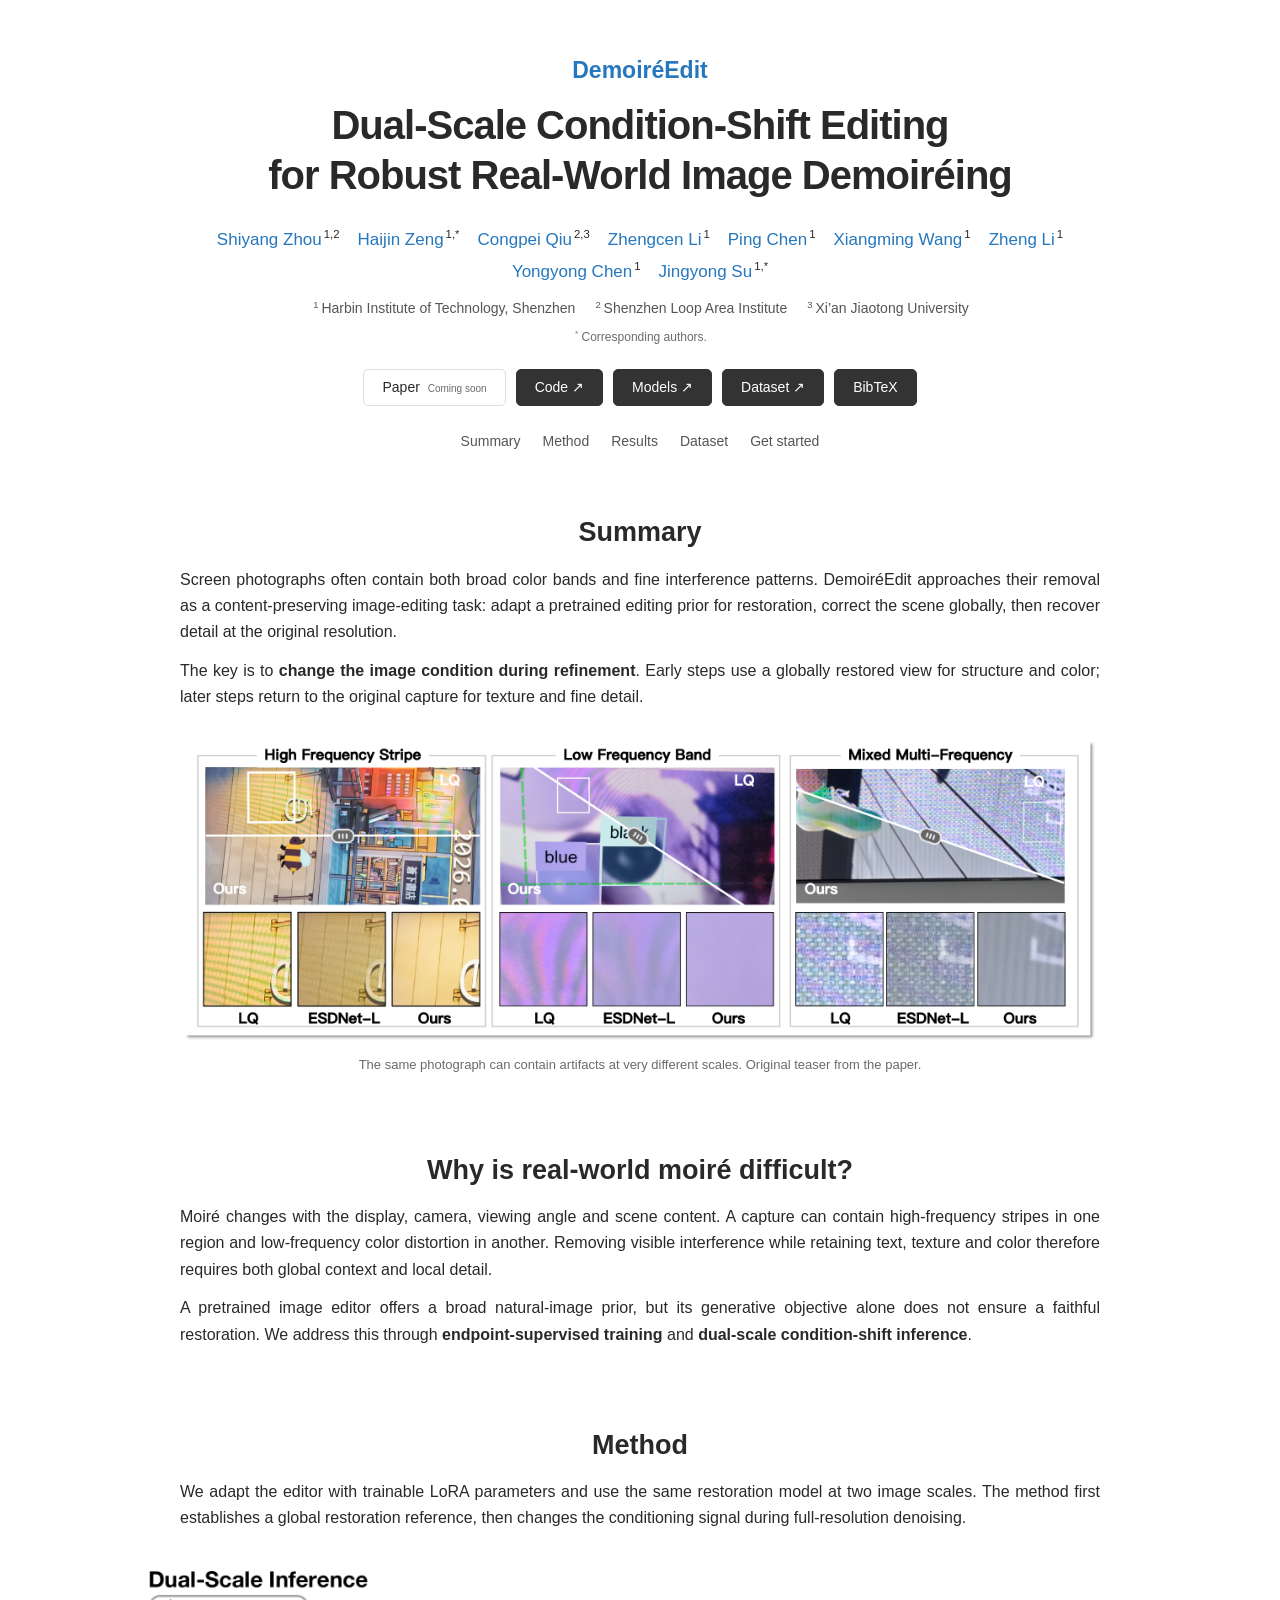
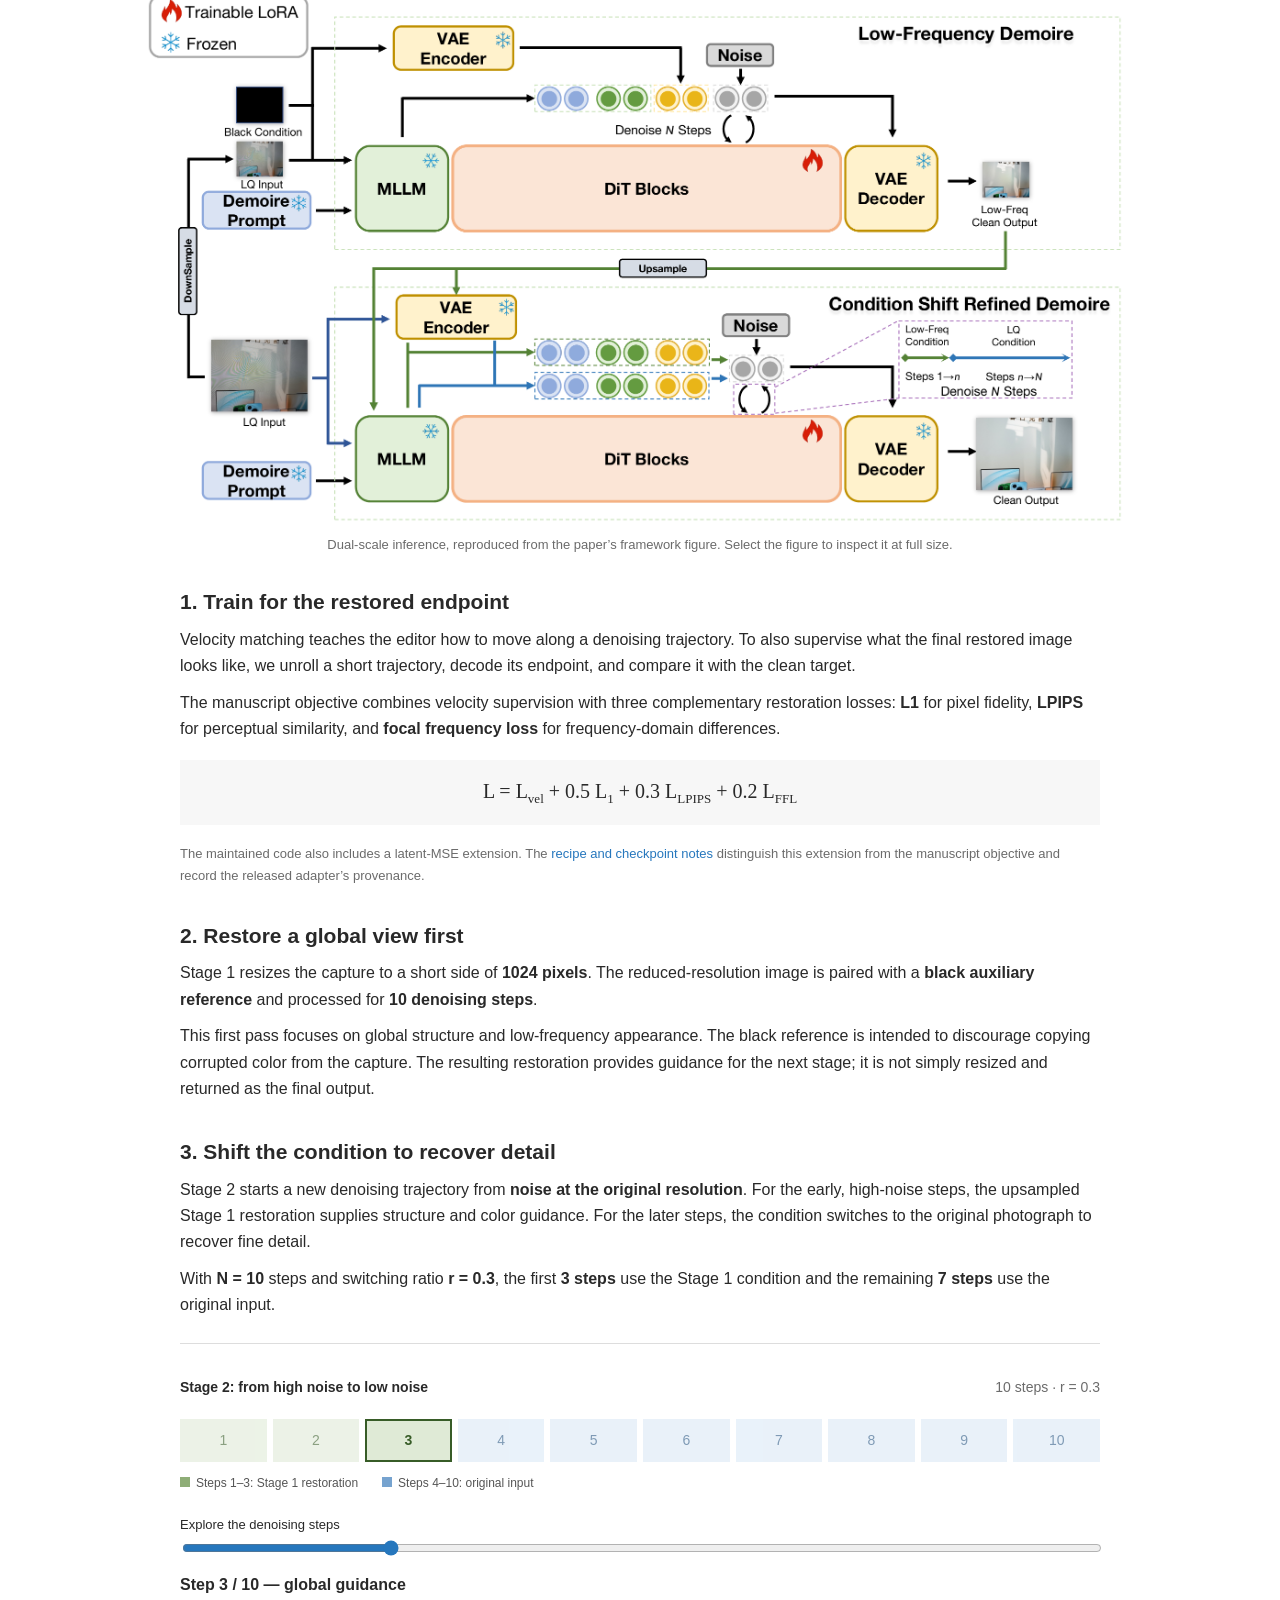
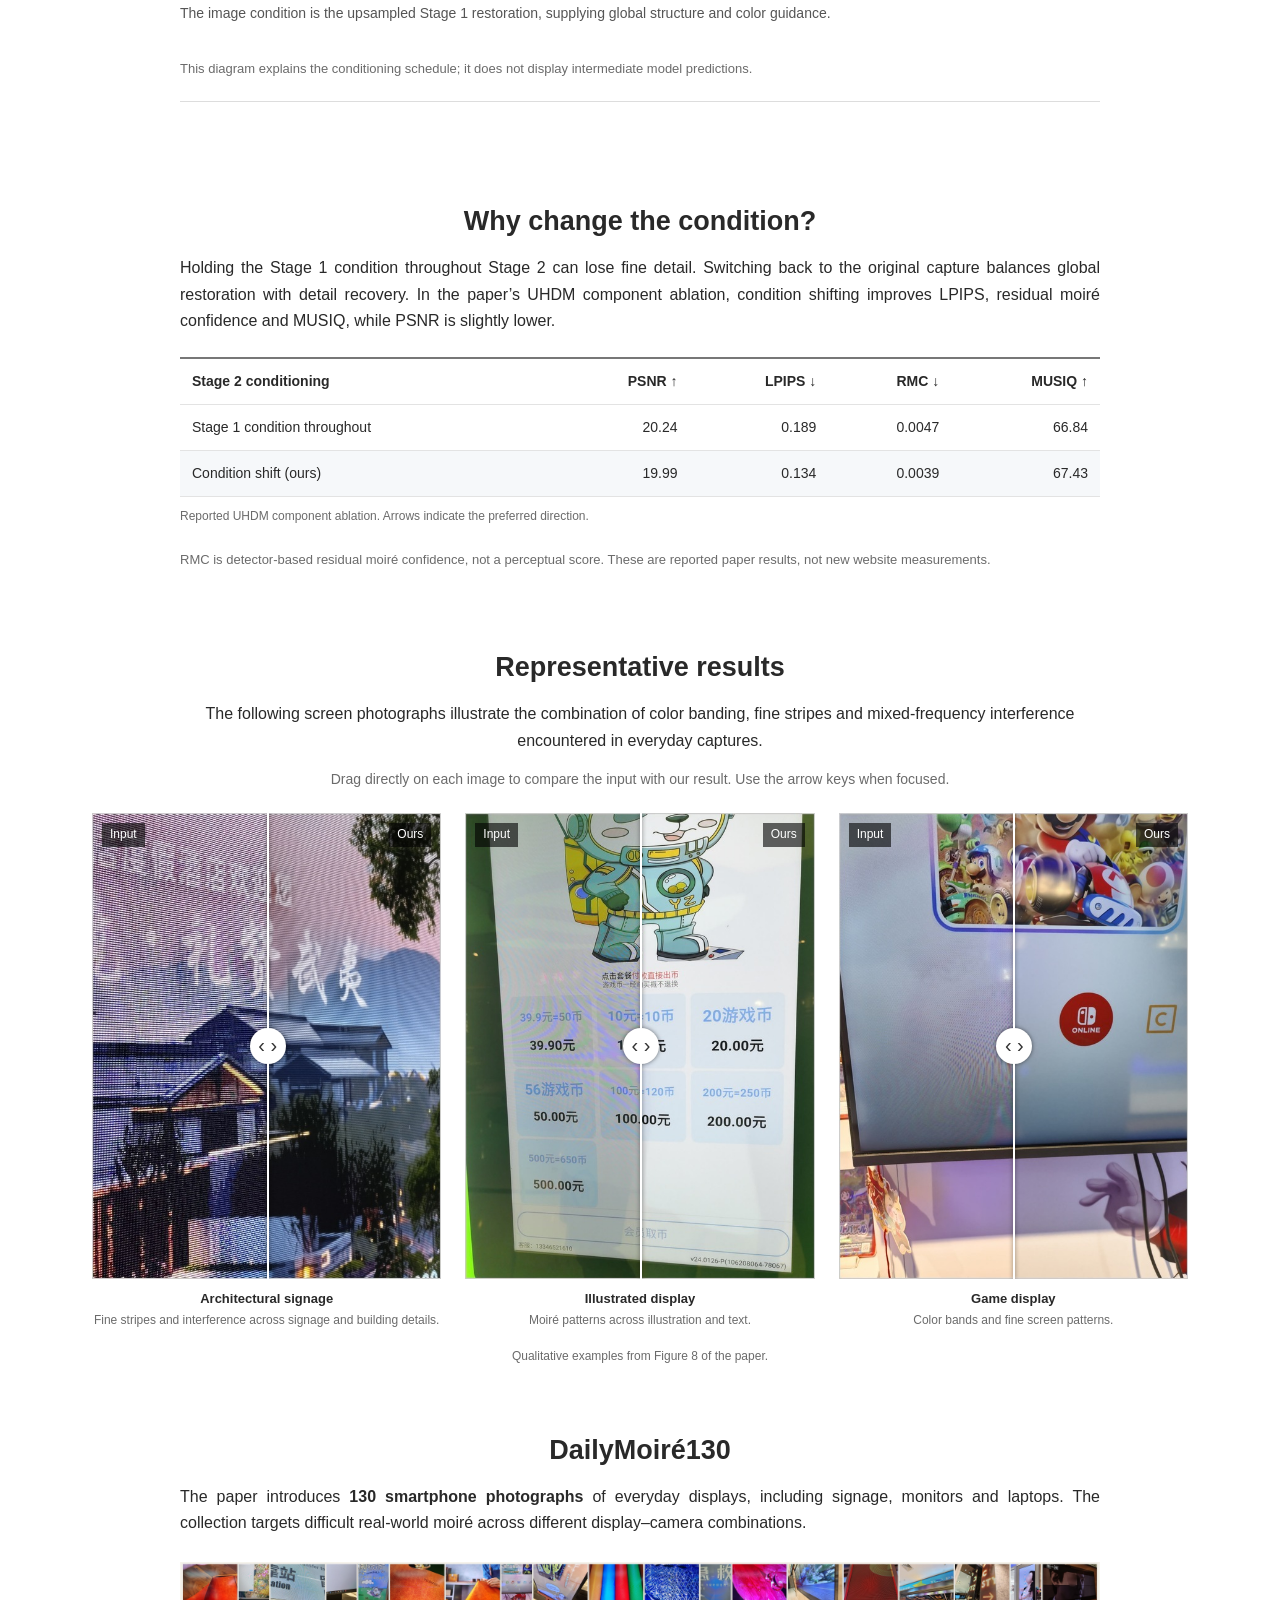
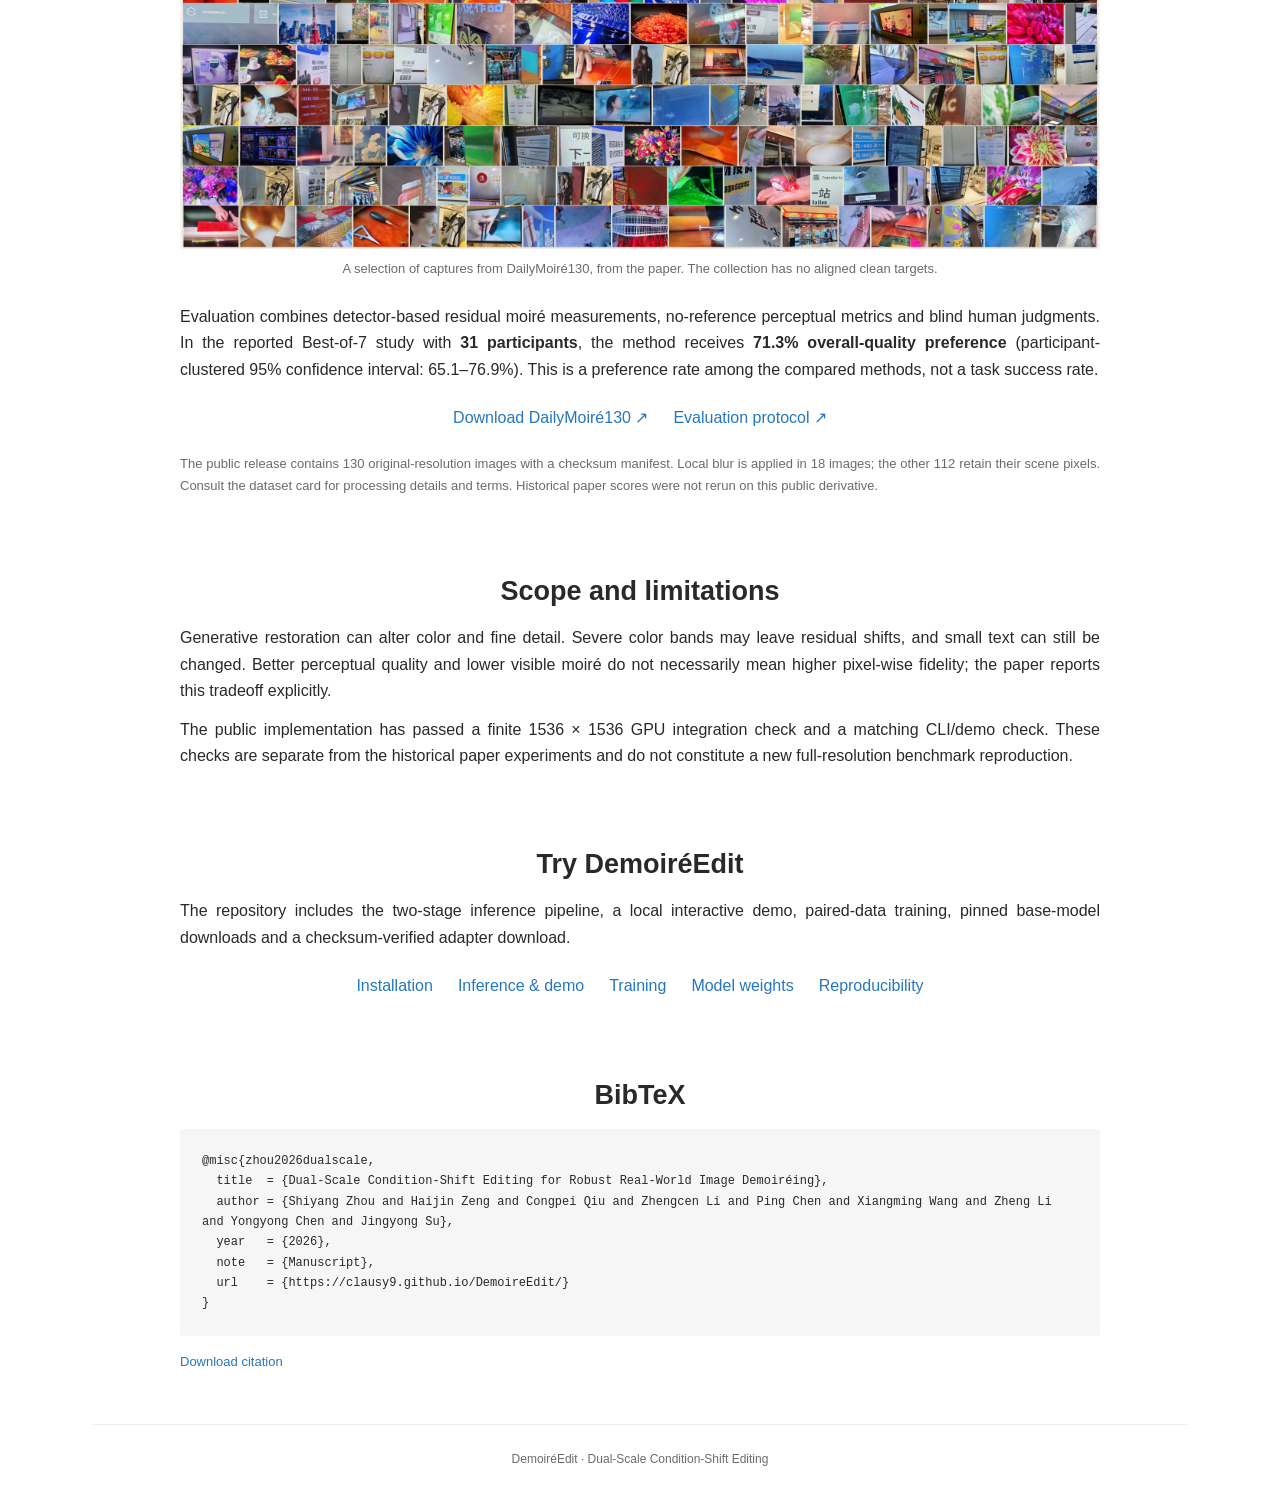
==== commit 62bcafe5: "Add DailyMoire130 public dataset and evaluation links" ====
--- a/index.html
+++ b/index.html
@@ -15,7 +15,7 @@
 <span><a href="https://openreview.net/profile?id=~Yongyong_Chen1">Yongyong Chen</a><sup>1</sup></span>
 <span><a href="https://openreview.net/profile?id=~Jingyong_Su3">Jingyong Su</a><sup>1,*</sup></span>
 </div><div class="affiliations"><span><sup>1</sup>Harbin Institute of Technology, Shenzhen</span><span><sup>2</sup>Shenzhen Loop Area Institute</span><span><sup>3</sup>Xi’an Jiaotong University</span></div><p class="correspondence"><sup>*</sup> Corresponding authors.</p>
-<div class="resource-links"><span aria-disabled="true">Paper <small>Coming soon</small></span><a href="https://github.com/Clausy9/DemoireEdit" target="_blank" rel="noopener">Code ↗</a><a href="https://huggingface.co/umu/DemoireEdit" target="_blank" rel="noopener">Models ↗</a><a href="#citation">BibTeX</a></div><nav class="section-nav" aria-label="Page sections"><a href="#summary">Summary</a><a href="#method">Method</a><a href="#results">Results</a><a href="#dataset">Dataset</a><a href="#reproduce">Get started</a></nav></header>
+<div class="resource-links"><span aria-disabled="true">Paper <small>Coming soon</small></span><a href="https://github.com/Clausy9/DemoireEdit" target="_blank" rel="noopener">Code ↗</a><a href="https://huggingface.co/umu/DemoireEdit" target="_blank" rel="noopener">Models ↗</a><a href="https://huggingface.co/datasets/umu/DailyMoire130" target="_blank" rel="noopener">Dataset ↗</a><a href="#citation">BibTeX</a></div><nav class="section-nav" aria-label="Page sections"><a href="#summary">Summary</a><a href="#method">Method</a><a href="#results">Results</a><a href="#dataset">Dataset</a><a href="#reproduce">Get started</a></nav></header>
 
 <section id="summary" class="text-section"><h2>Summary</h2>
 <p>Screen photographs often contain both broad color bands and fine interference patterns. DemoiréEdit approaches their removal as a content-preserving image-editing task: adapt a pretrained editing prior for restoration, correct the scene globally, then recover detail at the original resolution.</p>
@@ -71,7 +71,8 @@
 <p>The paper introduces <strong>130 smartphone photographs</strong> of everyday displays, including signage, monitors and laptops. The collection targets difficult real-world moiré across different display–camera combinations.</p>
 <figure class="paper-figure dataset-figure"><img src="assets/paper-dailymoire130.jpg" width="4800" height="1500" loading="lazy" alt="Original paper gallery of DailyMoiré130 photographs captured across everyday displays"><figcaption>A selection of captures from DailyMoiré130, from the paper. The collection has no aligned clean targets.</figcaption></figure>
 <p>Evaluation combines detector-based residual moiré measurements, no-reference perceptual metrics and blind human judgments. In the reported Best-of-7 study with <strong>31 participants</strong>, the method receives <strong>71.3% overall-quality preference</strong> (participant-clustered 95% confidence interval: 65.1–76.9%). This is a preference rate among the compared methods, not a task success rate.</p>
-<p class="small-note">The dataset download is being prepared. Code and adapter weights are already available through the links below.</p>
+<div class="documentation-links"><a href="https://huggingface.co/datasets/umu/DailyMoire130" target="_blank" rel="noopener">Download DailyMoiré130 ↗</a><a href="https://huggingface.co/datasets/umu/DailyMoire130/blob/main/EVALUATION.md" target="_blank" rel="noopener">Evaluation protocol ↗</a></div>
+<p class="small-note">The public release contains 130 original-resolution images with a checksum manifest. Local blur is applied in 18 images; the other 112 retain their scene pixels. Consult the dataset card for processing details and terms. Historical paper scores were not rerun on this public derivative.</p>
 </section>
 <section id="limitations" class="text-section"><h2>Scope and limitations</h2>
 <p>Generative restoration can alter color and fine detail. Severe color bands may leave residual shifts, and small text can still be changed. Better perceptual quality and lower visible moiré do not necessarily mean higher pixel-wise fidelity; the paper reports this tradeoff explicitly.</p>
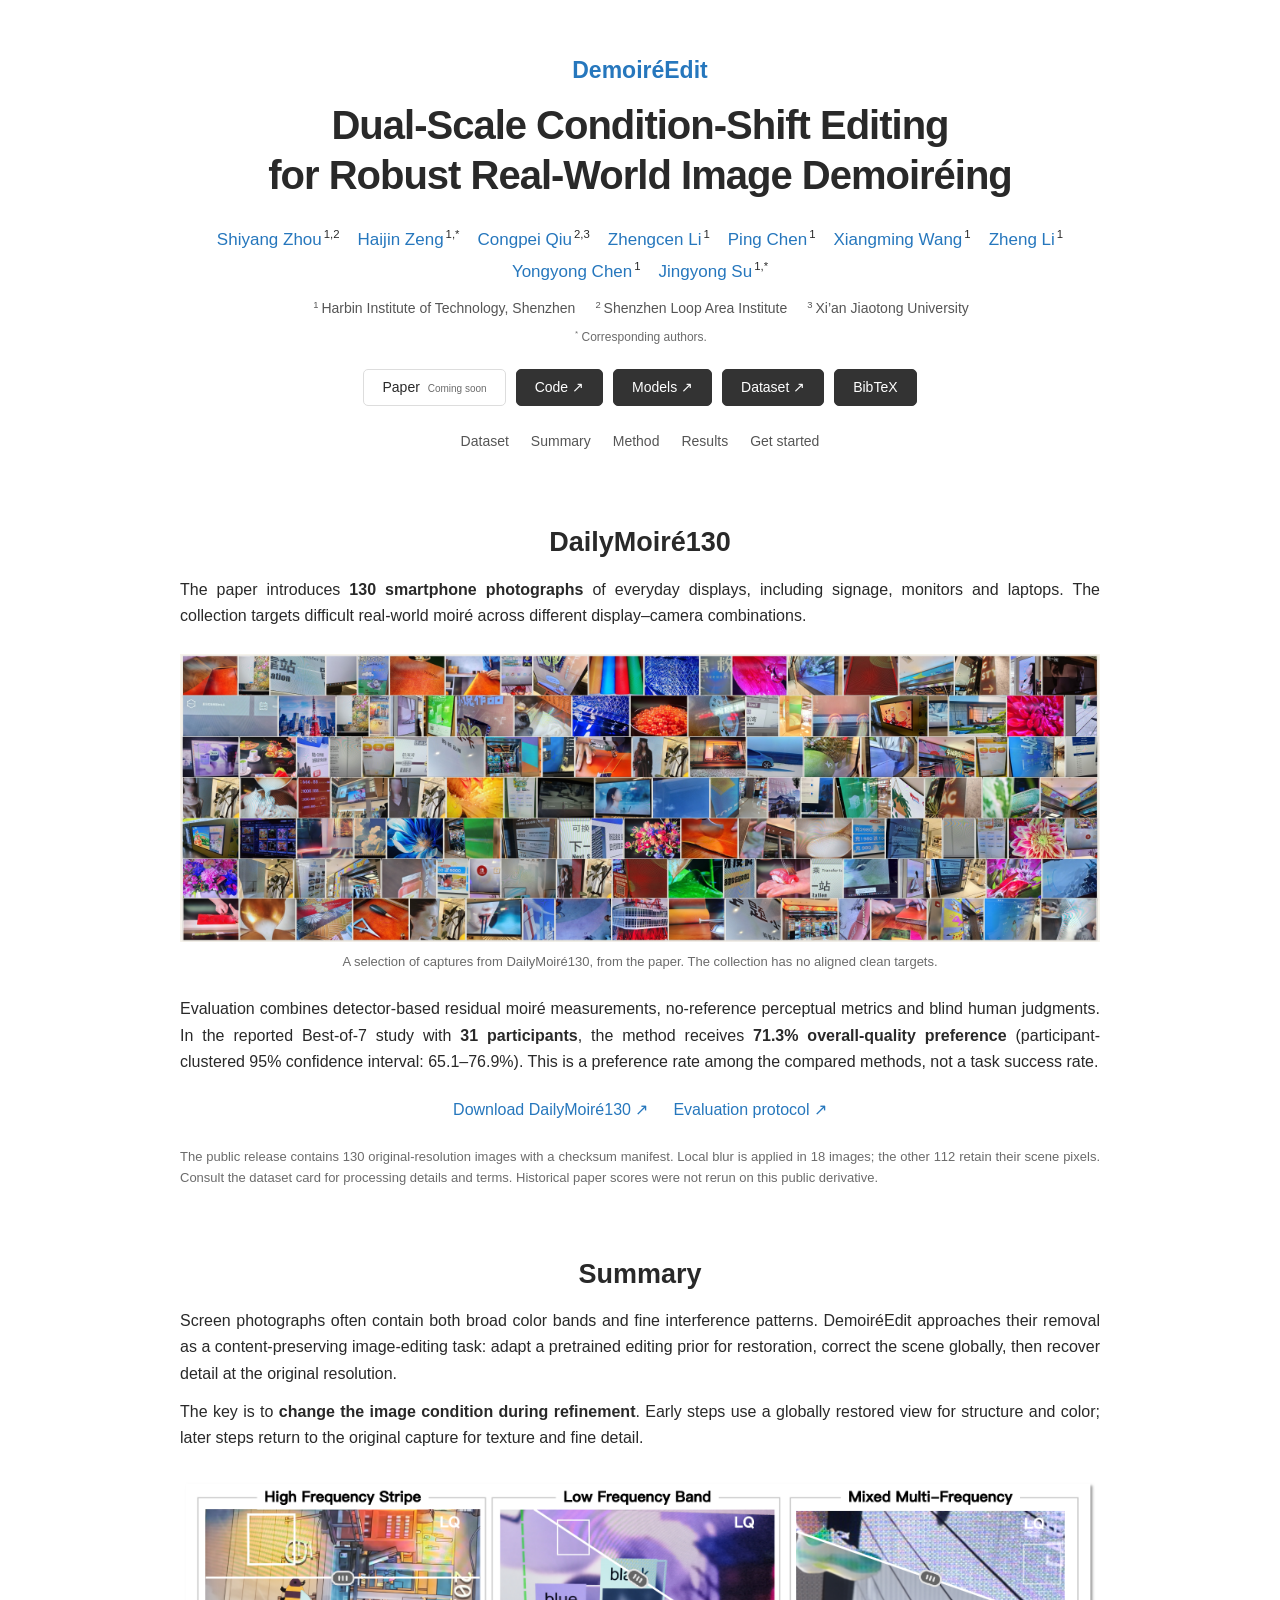
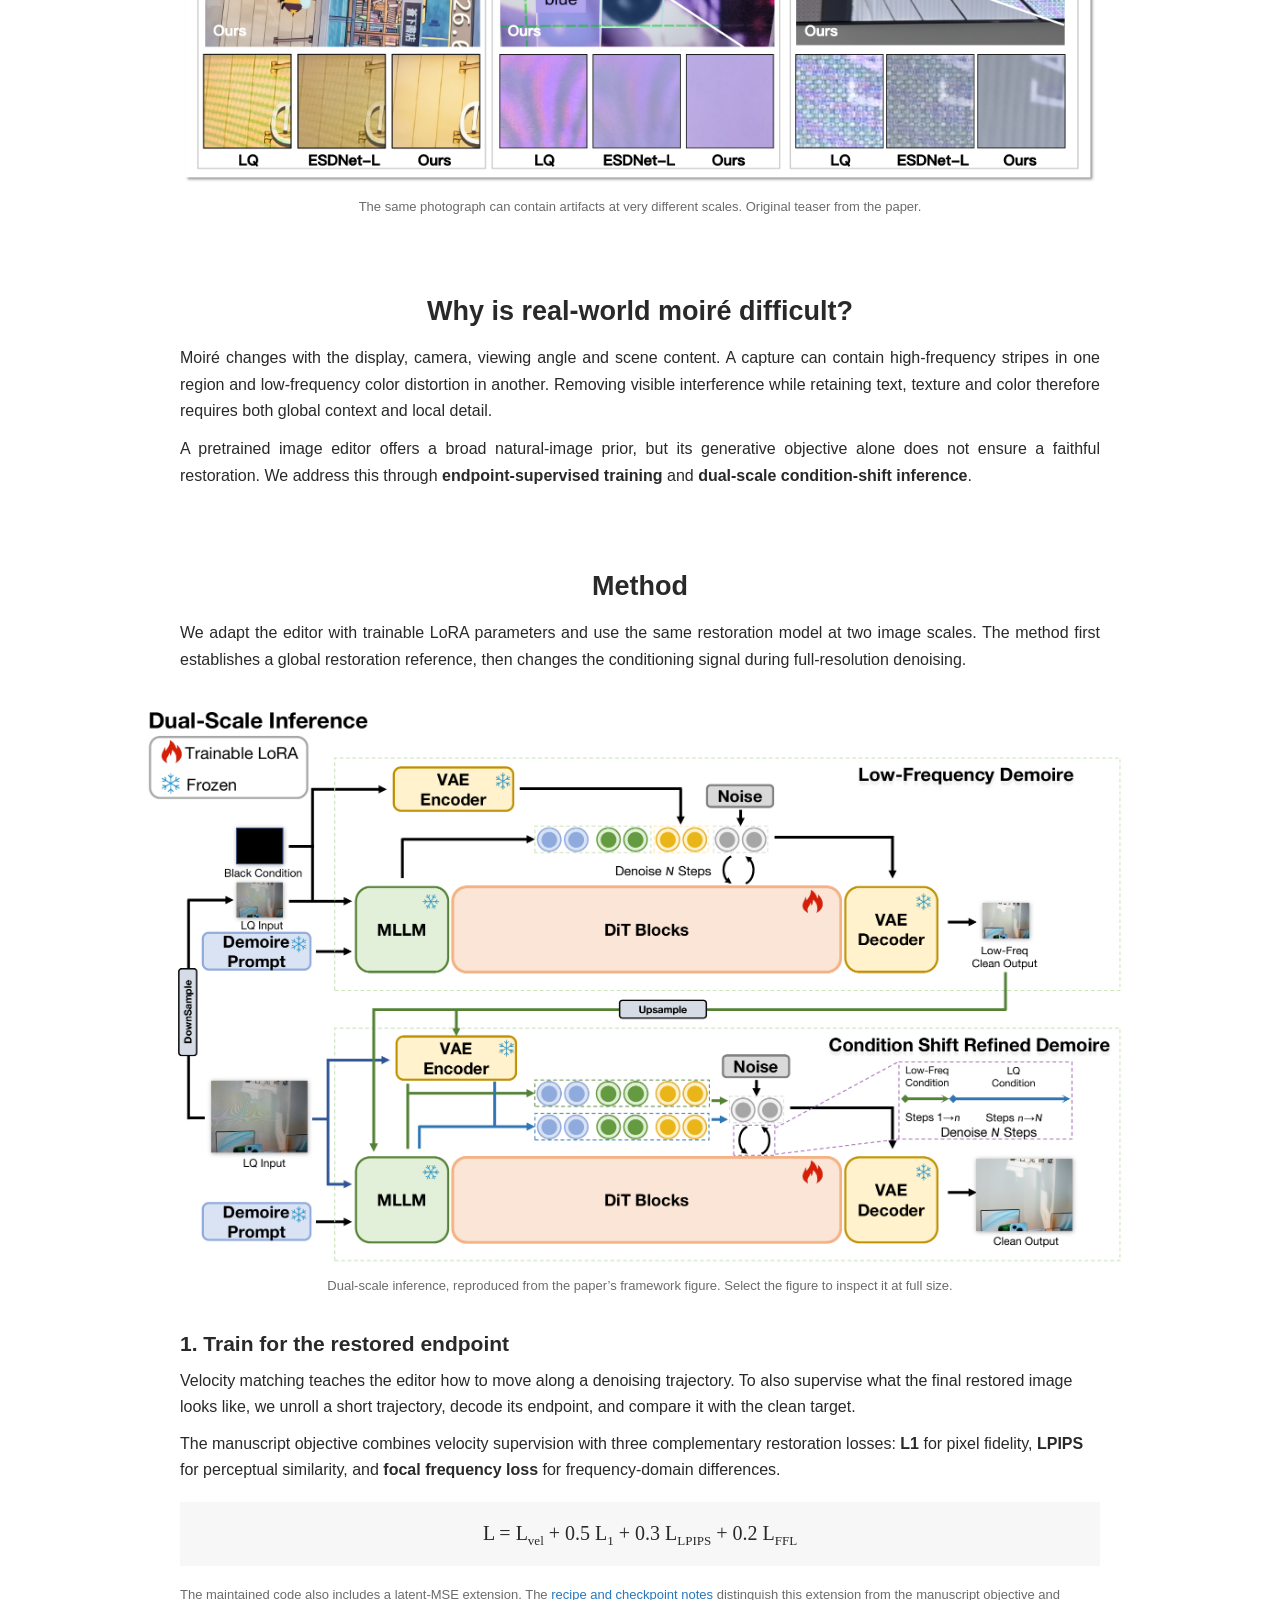
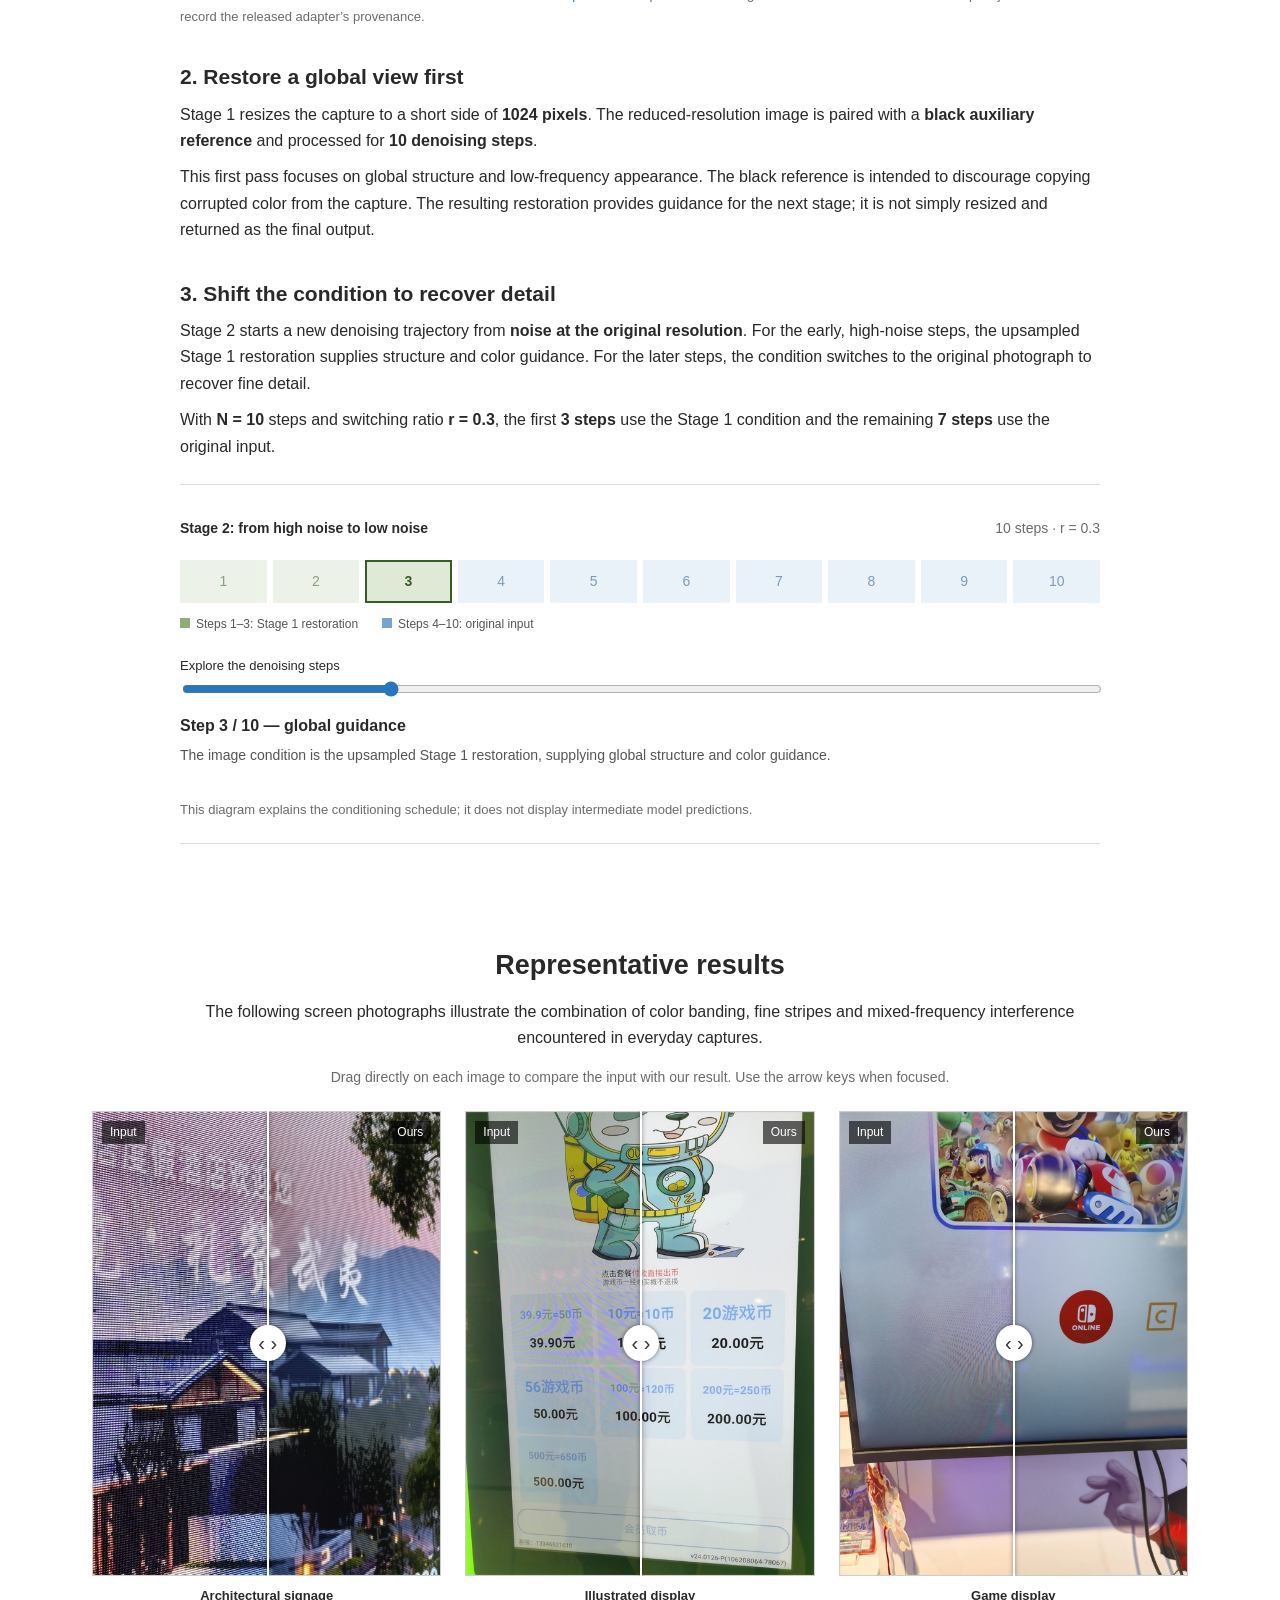
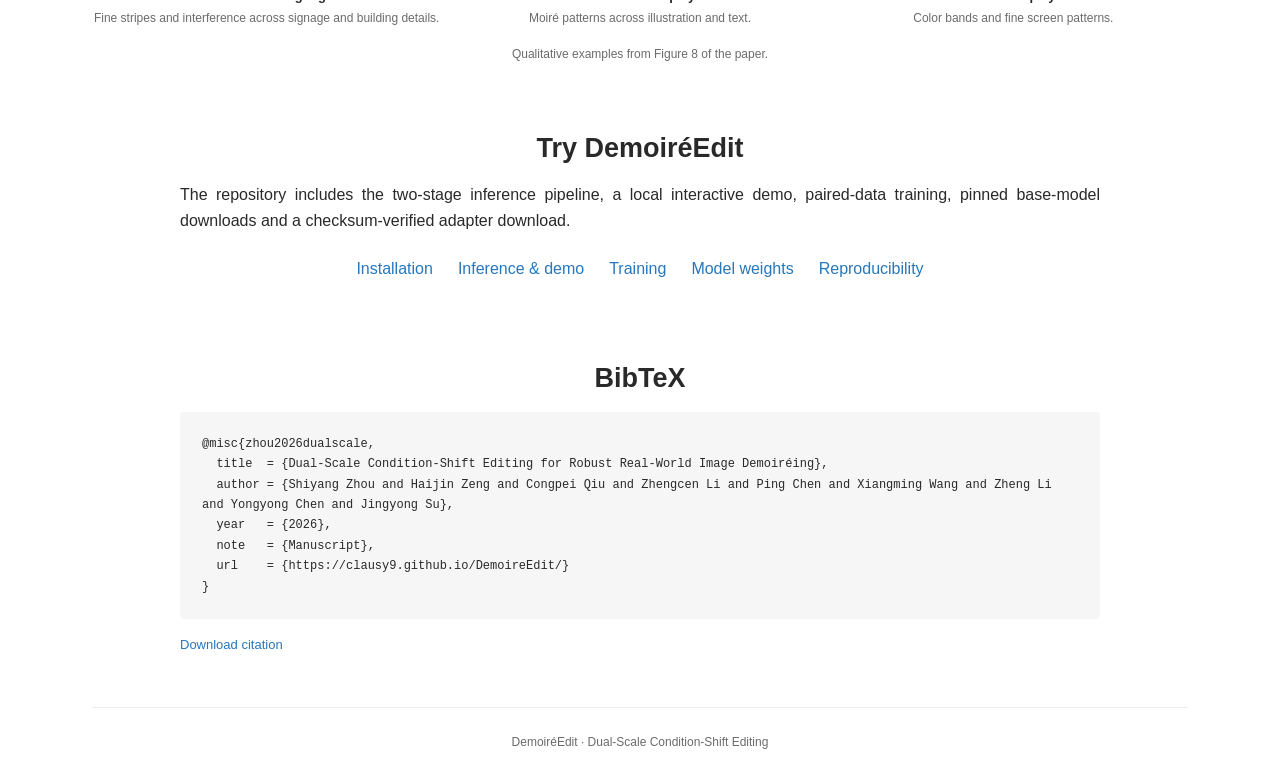
==== commit 38667f40: "Lead project page with dataset and simplify sections" ====
--- a/index.html
+++ b/index.html
@@ -15,8 +15,15 @@
 <span><a href="https://openreview.net/profile?id=~Yongyong_Chen1">Yongyong Chen</a><sup>1</sup></span>
 <span><a href="https://openreview.net/profile?id=~Jingyong_Su3">Jingyong Su</a><sup>1,*</sup></span>
 </div><div class="affiliations"><span><sup>1</sup>Harbin Institute of Technology, Shenzhen</span><span><sup>2</sup>Shenzhen Loop Area Institute</span><span><sup>3</sup>Xi’an Jiaotong University</span></div><p class="correspondence"><sup>*</sup> Corresponding authors.</p>
-<div class="resource-links"><span aria-disabled="true">Paper <small>Coming soon</small></span><a href="https://github.com/Clausy9/DemoireEdit" target="_blank" rel="noopener">Code ↗</a><a href="https://huggingface.co/umu/DemoireEdit" target="_blank" rel="noopener">Models ↗</a><a href="https://huggingface.co/datasets/umu/DailyMoire130" target="_blank" rel="noopener">Dataset ↗</a><a href="#citation">BibTeX</a></div><nav class="section-nav" aria-label="Page sections"><a href="#summary">Summary</a><a href="#method">Method</a><a href="#results">Results</a><a href="#dataset">Dataset</a><a href="#reproduce">Get started</a></nav></header>
+<div class="resource-links"><span aria-disabled="true">Paper <small>Coming soon</small></span><a href="https://github.com/Clausy9/DemoireEdit" target="_blank" rel="noopener">Code ↗</a><a href="https://huggingface.co/umu/DemoireEdit" target="_blank" rel="noopener">Models ↗</a><a href="https://huggingface.co/datasets/umu/DailyMoire130" target="_blank" rel="noopener">Dataset ↗</a><a href="#citation">BibTeX</a></div><nav class="section-nav" aria-label="Page sections"><a href="#dataset">Dataset</a><a href="#summary">Summary</a><a href="#method">Method</a><a href="#results">Results</a><a href="#reproduce">Get started</a></nav></header>
 
+<section id="dataset" class="text-section"><h2>DailyMoiré130</h2>
+<p>The paper introduces <strong>130 smartphone photographs</strong> of everyday displays, including signage, monitors and laptops. The collection targets difficult real-world moiré across different display–camera combinations.</p>
+<figure class="paper-figure dataset-figure"><img src="assets/paper-dailymoire130.jpg" width="4800" height="1500" loading="lazy" alt="Original paper gallery of DailyMoiré130 photographs captured across everyday displays"><figcaption>A selection of captures from DailyMoiré130, from the paper. The collection has no aligned clean targets.</figcaption></figure>
+<p>Evaluation combines detector-based residual moiré measurements, no-reference perceptual metrics and blind human judgments. In the reported Best-of-7 study with <strong>31 participants</strong>, the method receives <strong>71.3% overall-quality preference</strong> (participant-clustered 95% confidence interval: 65.1–76.9%). This is a preference rate among the compared methods, not a task success rate.</p>
+<div class="documentation-links"><a href="https://huggingface.co/datasets/umu/DailyMoire130" target="_blank" rel="noopener">Download DailyMoiré130 ↗</a><a href="https://huggingface.co/datasets/umu/DailyMoire130/blob/main/EVALUATION.md" target="_blank" rel="noopener">Evaluation protocol ↗</a></div>
+<p class="small-note">The public release contains 130 original-resolution images with a checksum manifest. Local blur is applied in 18 images; the other 112 retain their scene pixels. Consult the dataset card for processing details and terms. Historical paper scores were not rerun on this public derivative.</p>
+</section>
 <section id="summary" class="text-section"><h2>Summary</h2>
 <p>Screen photographs often contain both broad color bands and fine interference patterns. DemoiréEdit approaches their removal as a content-preserving image-editing task: adapt a pretrained editing prior for restoration, correct the scene globally, then recover detail at the original resolution.</p>
 <p>The key is to <strong>change the image condition during refinement</strong>. Early steps use a globally restored view for structure and color; later steps return to the original capture for texture and fine detail.</p>
@@ -51,11 +58,6 @@
 <p class="small-note">This diagram explains the conditioning schedule; it does not display intermediate model predictions.</p>
 </div></div>
 </section>
-<section id="ablation" class="text-section"><h2>Why change the condition?</h2>
-<p>Holding the Stage 1 condition throughout Stage 2 can lose fine detail. Switching back to the original capture balances global restoration with detail recovery. In the paper’s UHDM component ablation, condition shifting improves LPIPS, residual moiré confidence and MUSIQ, while PSNR is slightly lower.</p>
-<div class="table-scroll"><table><caption>Reported UHDM component ablation. Arrows indicate the preferred direction.</caption><thead><tr><th scope="col">Stage 2 conditioning</th><th scope="col">PSNR ↑</th><th scope="col">LPIPS ↓</th><th scope="col">RMC ↓</th><th scope="col">MUSIQ ↑</th></tr></thead><tbody><tr><th scope="row">Stage 1 condition throughout</th><td>20.24</td><td>0.189</td><td>0.0047</td><td>66.84</td></tr><tr><th scope="row">Condition shift (ours)</th><td>19.99</td><td>0.134</td><td>0.0039</td><td>67.43</td></tr></tbody></table></div>
-<p class="small-note">RMC is detector-based residual moiré confidence, not a perceptual score. These are reported paper results, not new website measurements.</p>
-</section>
 <section id="results" aria-labelledby="results-title"><h2 id="results-title">Representative results</h2><p class="results-intro">The following screen photographs illustrate the combination of color banding, fine stripes and mixed-frequency interference encountered in everyday captures.</p><p class="section-intro" id="compare-help">Drag directly on each image to compare the input with our result. Use the arrow keys when focused.</p><div class="examples-grid"><figure data-comparison><div class="comparison" style="--reveal:50%" role="slider" tabindex="0" aria-label="Architectural signage: input and restoration comparison" aria-valuemin="0" aria-valuemax="100" aria-valuenow="50" aria-valuetext="50% input" aria-describedby="compare-help">
 <img src="assets/paper-architecture-restored.png" alt="Paper restoration of architectural signage" width="565" height="753" draggable="false">
 <div class="input-layer"><img src="assets/paper-architecture-input.png" alt="Input photograph of architectural signage" width="565" height="753" draggable="false"></div>
@@ -67,17 +69,6 @@
 <div class="input-layer"><img src="assets/paper-game-display-input.png" alt="Input photograph of game display" width="565" height="753" draggable="false"></div>
 <span class="image-label before">Input</span><span class="image-label after">Ours</span><span class="divider" aria-hidden="true"><b>‹ ›</b></span></div><figcaption><strong>Game display</strong><span>Color bands and fine screen patterns.</span></figcaption></figure></div><p class="figure-note">Qualitative examples from Figure 8 of the paper.</p></section>
 
-<section id="dataset" class="text-section"><h2>DailyMoiré130</h2>
-<p>The paper introduces <strong>130 smartphone photographs</strong> of everyday displays, including signage, monitors and laptops. The collection targets difficult real-world moiré across different display–camera combinations.</p>
-<figure class="paper-figure dataset-figure"><img src="assets/paper-dailymoire130.jpg" width="4800" height="1500" loading="lazy" alt="Original paper gallery of DailyMoiré130 photographs captured across everyday displays"><figcaption>A selection of captures from DailyMoiré130, from the paper. The collection has no aligned clean targets.</figcaption></figure>
-<p>Evaluation combines detector-based residual moiré measurements, no-reference perceptual metrics and blind human judgments. In the reported Best-of-7 study with <strong>31 participants</strong>, the method receives <strong>71.3% overall-quality preference</strong> (participant-clustered 95% confidence interval: 65.1–76.9%). This is a preference rate among the compared methods, not a task success rate.</p>
-<div class="documentation-links"><a href="https://huggingface.co/datasets/umu/DailyMoire130" target="_blank" rel="noopener">Download DailyMoiré130 ↗</a><a href="https://huggingface.co/datasets/umu/DailyMoire130/blob/main/EVALUATION.md" target="_blank" rel="noopener">Evaluation protocol ↗</a></div>
-<p class="small-note">The public release contains 130 original-resolution images with a checksum manifest. Local blur is applied in 18 images; the other 112 retain their scene pixels. Consult the dataset card for processing details and terms. Historical paper scores were not rerun on this public derivative.</p>
-</section>
-<section id="limitations" class="text-section"><h2>Scope and limitations</h2>
-<p>Generative restoration can alter color and fine detail. Severe color bands may leave residual shifts, and small text can still be changed. Better perceptual quality and lower visible moiré do not necessarily mean higher pixel-wise fidelity; the paper reports this tradeoff explicitly.</p>
-<p>The public implementation has passed a finite 1536 × 1536 GPU integration check and a matching CLI/demo check. These checks are separate from the historical paper experiments and do not constitute a new full-resolution benchmark reproduction.</p>
-</section>
 <section id="reproduce" class="text-section"><h2>Try DemoiréEdit</h2>
 <p>The repository includes the two-stage inference pipeline, a local interactive demo, paired-data training, pinned base-model downloads and a checksum-verified adapter download.</p>
 <div class="documentation-links"><a href="https://github.com/Clausy9/DemoireEdit/blob/main/docs/installation.md">Installation</a><a href="https://github.com/Clausy9/DemoireEdit/blob/main/docs/inference.md">Inference &amp; demo</a><a href="https://github.com/Clausy9/DemoireEdit/blob/main/docs/training.md">Training</a><a href="https://huggingface.co/umu/DemoireEdit">Model weights</a><a href="https://github.com/Clausy9/DemoireEdit/blob/main/docs/reproducibility.md">Reproducibility</a></div>
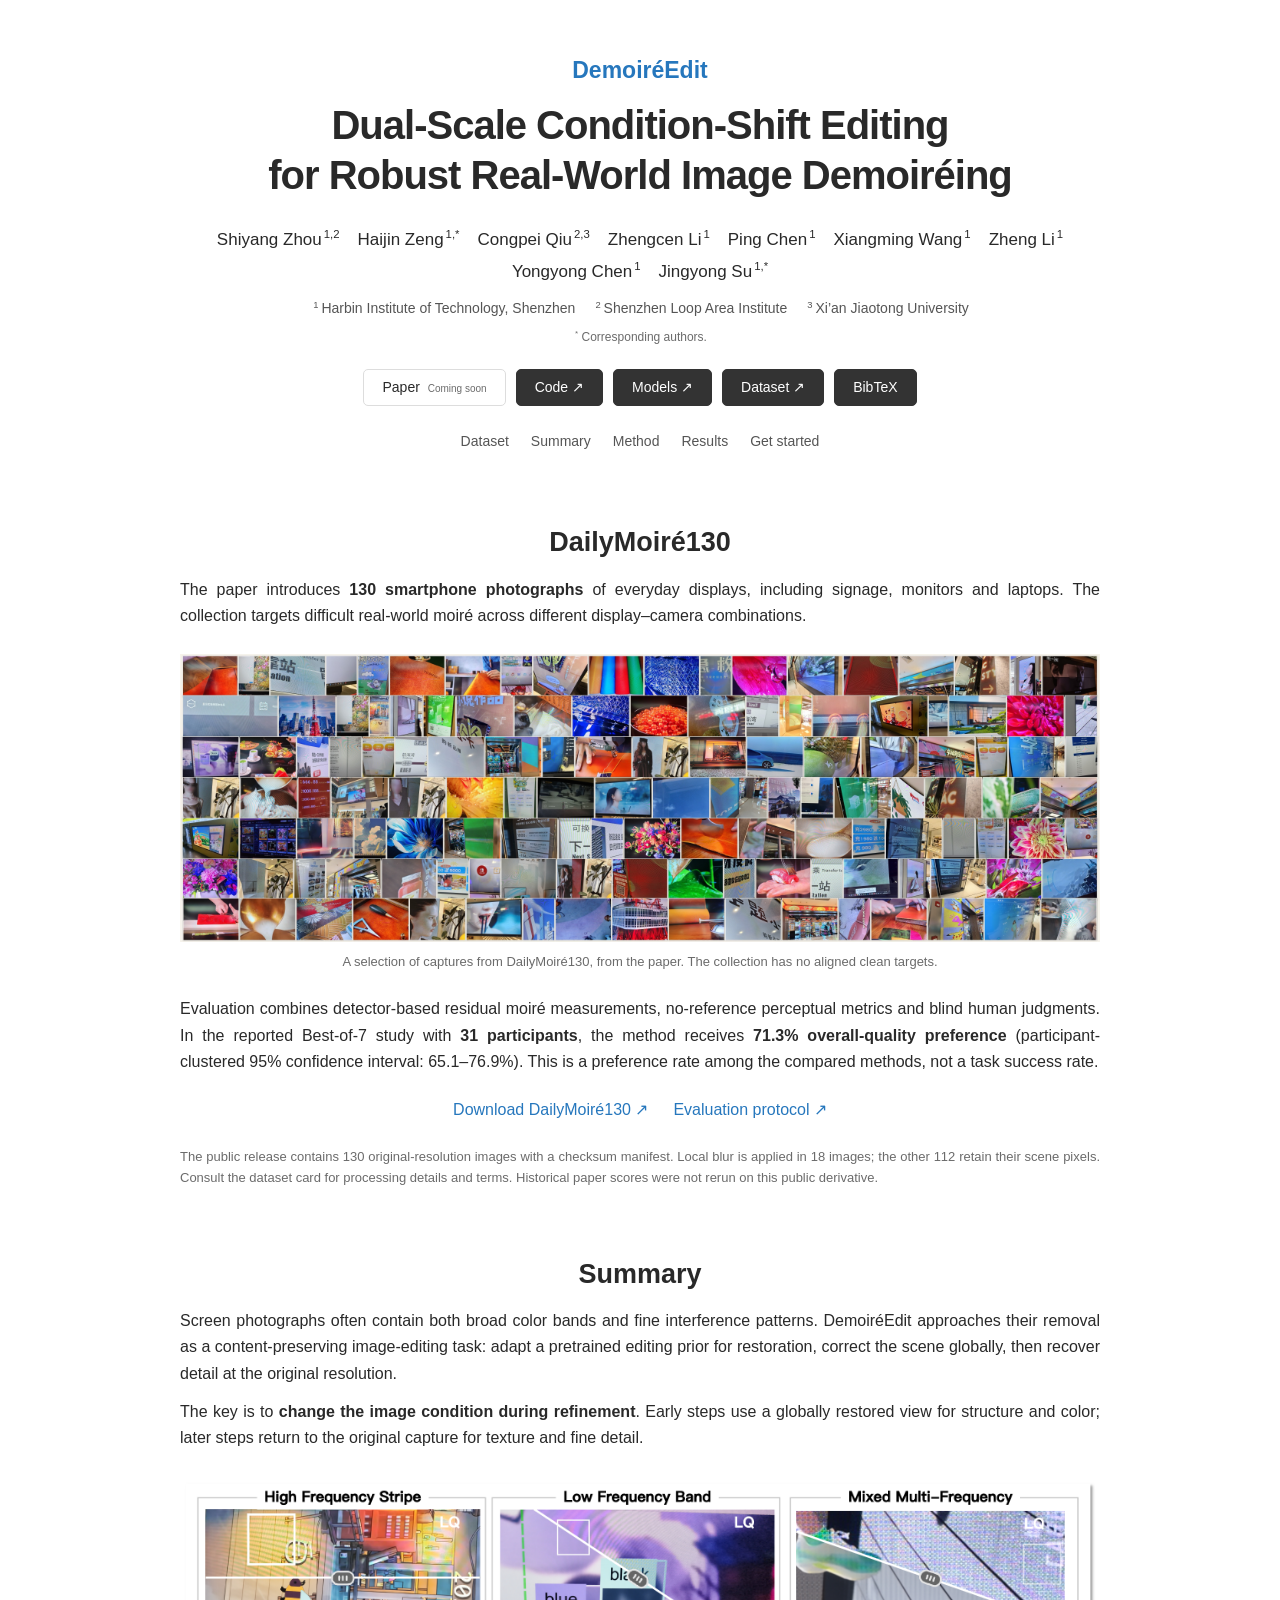
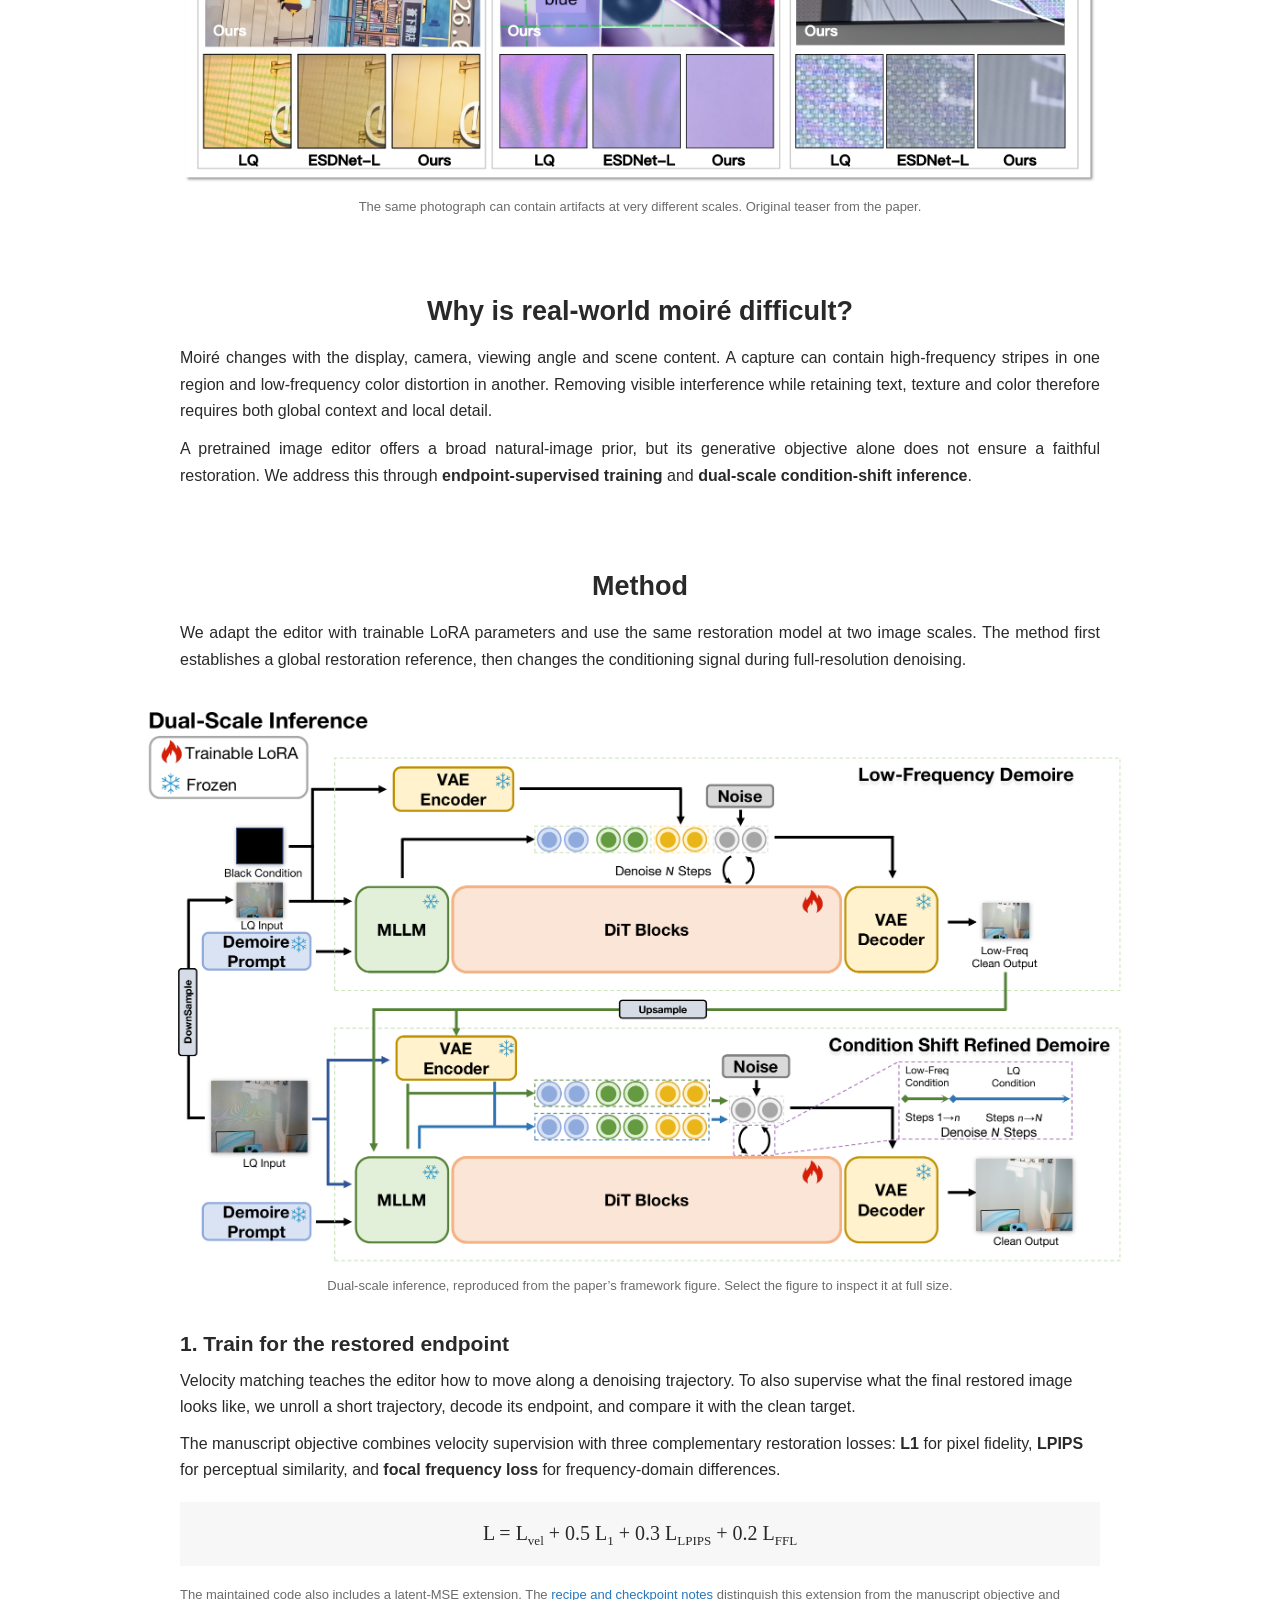
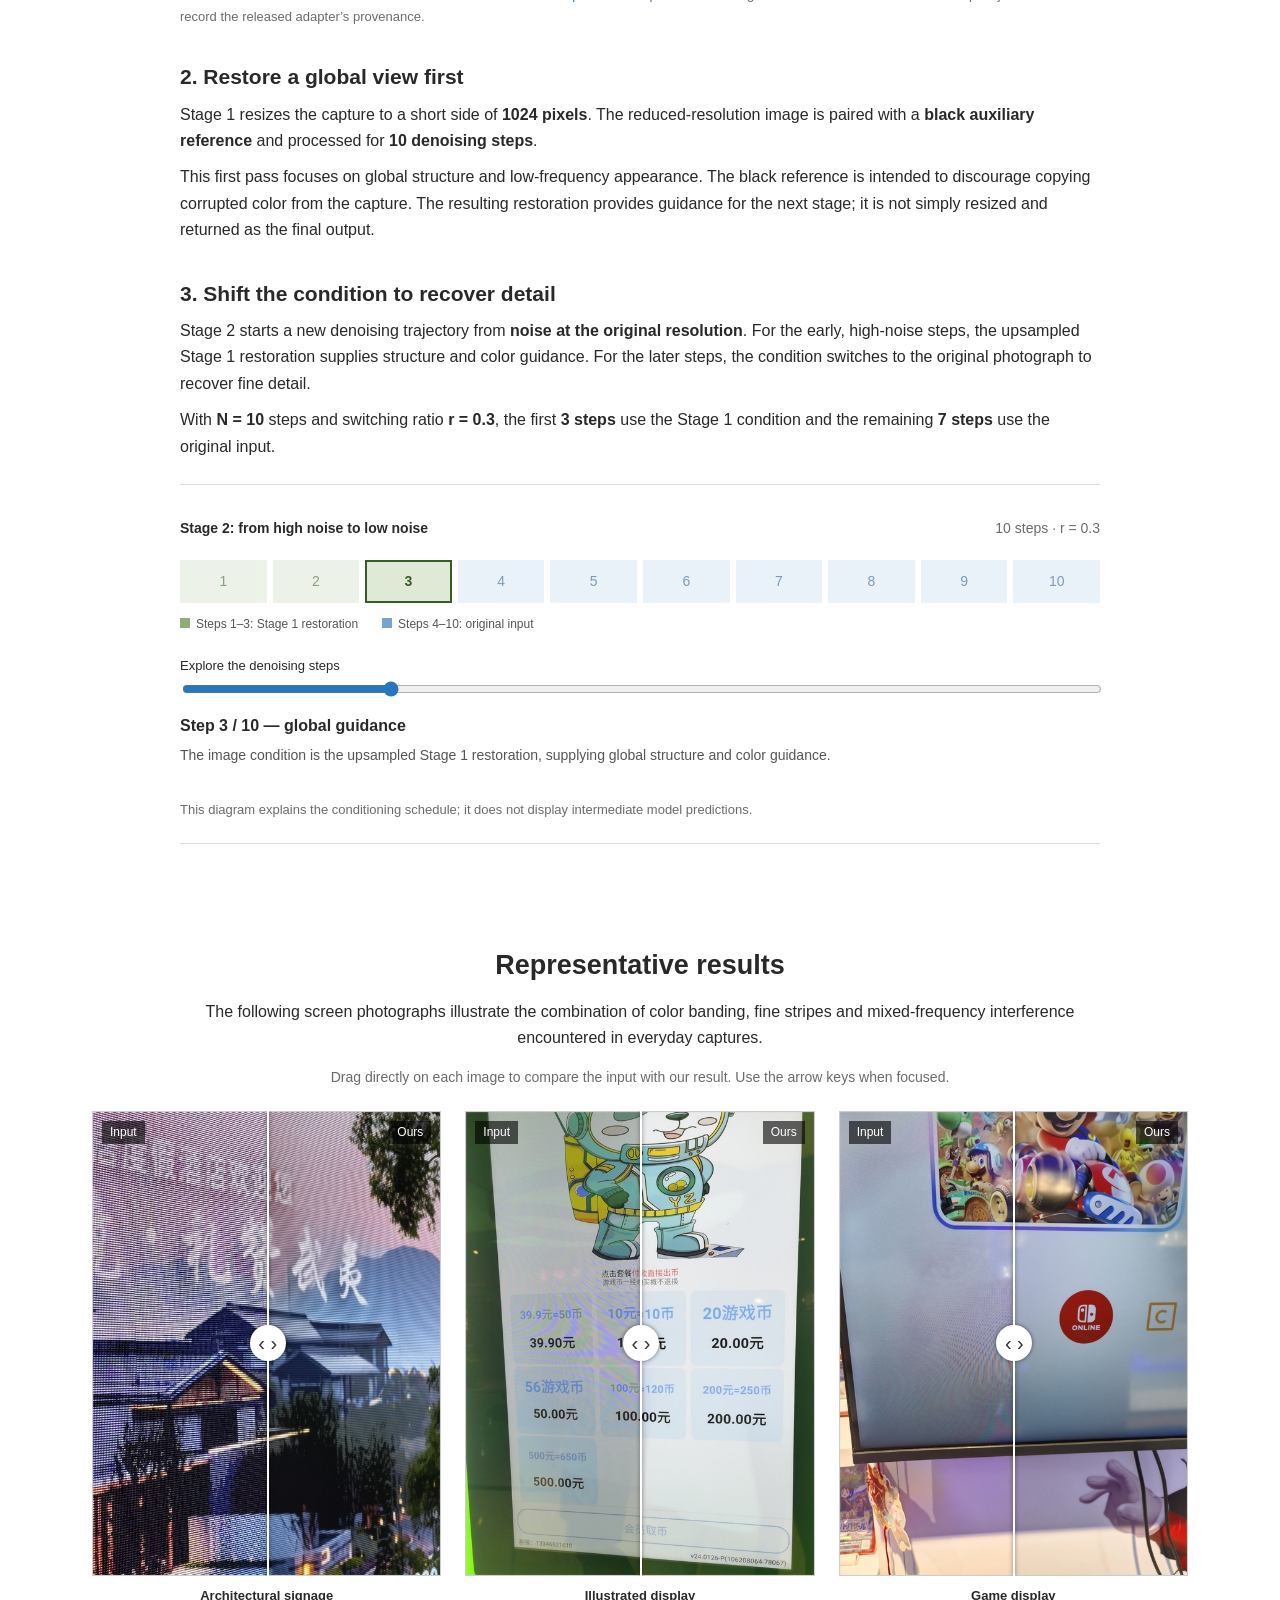
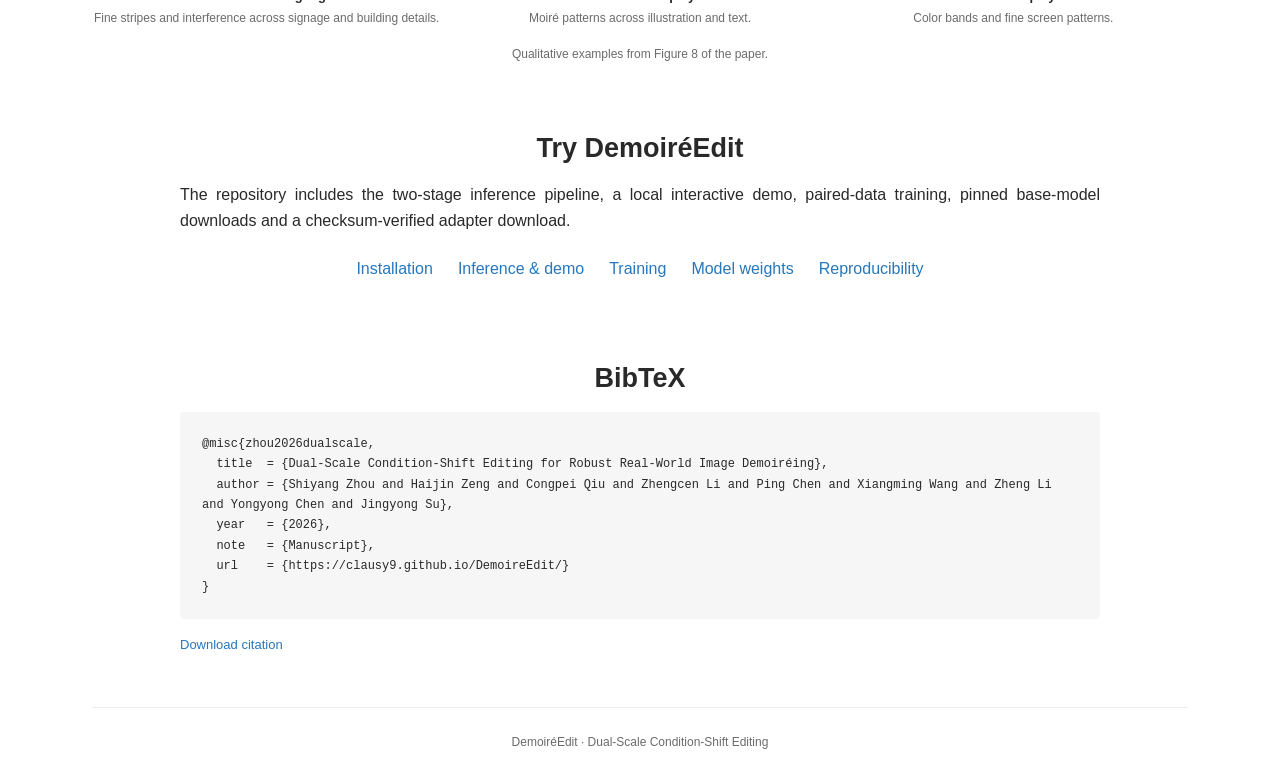
==== commit 8139c17f: "Remove OpenReview links from project page authors" ====
--- a/index.html
+++ b/index.html
@@ -5,15 +5,15 @@
 <meta name="color-scheme" content="light"><link rel="icon" href="favicon.svg" type="image/svg+xml">
 <link rel="stylesheet" href="style.css"></head>
 <body><main id="top">
-<header><p class="project-name">DemoiréEdit</p><h1>Dual-Scale Condition-Shift Editing<br class="desktop-break"> for Robust Real-World Image Demoiréing</h1><div class="authors" aria-label="Authors"><span><a href="https://openreview.net/profile?id=~Shiyang_Zhou2">Shiyang Zhou</a><sup>1,2</sup></span>
-<span><a href="https://openreview.net/profile?id=~Haijin_Zeng1">Haijin Zeng</a><sup>1,*</sup></span>
-<span><a href="https://openreview.net/profile?id=~Congpei_Qiu1">Congpei Qiu</a><sup>2,3</sup></span>
-<span><a href="https://openreview.net/profile?id=~Zhengcen_Li1">Zhengcen Li</a><sup>1</sup></span>
-<span><a href="https://openreview.net/profile?id=~Ping_Chen8">Ping Chen</a><sup>1</sup></span>
-<span><a href="https://openreview.net/profile?id=~Xiangming_Wang1">Xiangming Wang</a><sup>1</sup></span>
-<span><a href="https://openreview.net/profile?id=~Zheng_Li58">Zheng Li</a><sup>1</sup></span>
-<span><a href="https://openreview.net/profile?id=~Yongyong_Chen1">Yongyong Chen</a><sup>1</sup></span>
-<span><a href="https://openreview.net/profile?id=~Jingyong_Su3">Jingyong Su</a><sup>1,*</sup></span>
+<header><p class="project-name">DemoiréEdit</p><h1>Dual-Scale Condition-Shift Editing<br class="desktop-break"> for Robust Real-World Image Demoiréing</h1><div class="authors" aria-label="Authors"><span>Shiyang Zhou<sup>1,2</sup></span>
+<span>Haijin Zeng<sup>1,*</sup></span>
+<span>Congpei Qiu<sup>2,3</sup></span>
+<span>Zhengcen Li<sup>1</sup></span>
+<span>Ping Chen<sup>1</sup></span>
+<span>Xiangming Wang<sup>1</sup></span>
+<span>Zheng Li<sup>1</sup></span>
+<span>Yongyong Chen<sup>1</sup></span>
+<span>Jingyong Su<sup>1,*</sup></span>
 </div><div class="affiliations"><span><sup>1</sup>Harbin Institute of Technology, Shenzhen</span><span><sup>2</sup>Shenzhen Loop Area Institute</span><span><sup>3</sup>Xi’an Jiaotong University</span></div><p class="correspondence"><sup>*</sup> Corresponding authors.</p>
 <div class="resource-links"><span aria-disabled="true">Paper <small>Coming soon</small></span><a href="https://github.com/Clausy9/DemoireEdit" target="_blank" rel="noopener">Code ↗</a><a href="https://huggingface.co/umu/DemoireEdit" target="_blank" rel="noopener">Models ↗</a><a href="https://huggingface.co/datasets/umu/DailyMoire130" target="_blank" rel="noopener">Dataset ↗</a><a href="#citation">BibTeX</a></div><nav class="section-nav" aria-label="Page sections"><a href="#dataset">Dataset</a><a href="#summary">Summary</a><a href="#method">Method</a><a href="#results">Results</a><a href="#reproduce">Get started</a></nav></header>
 
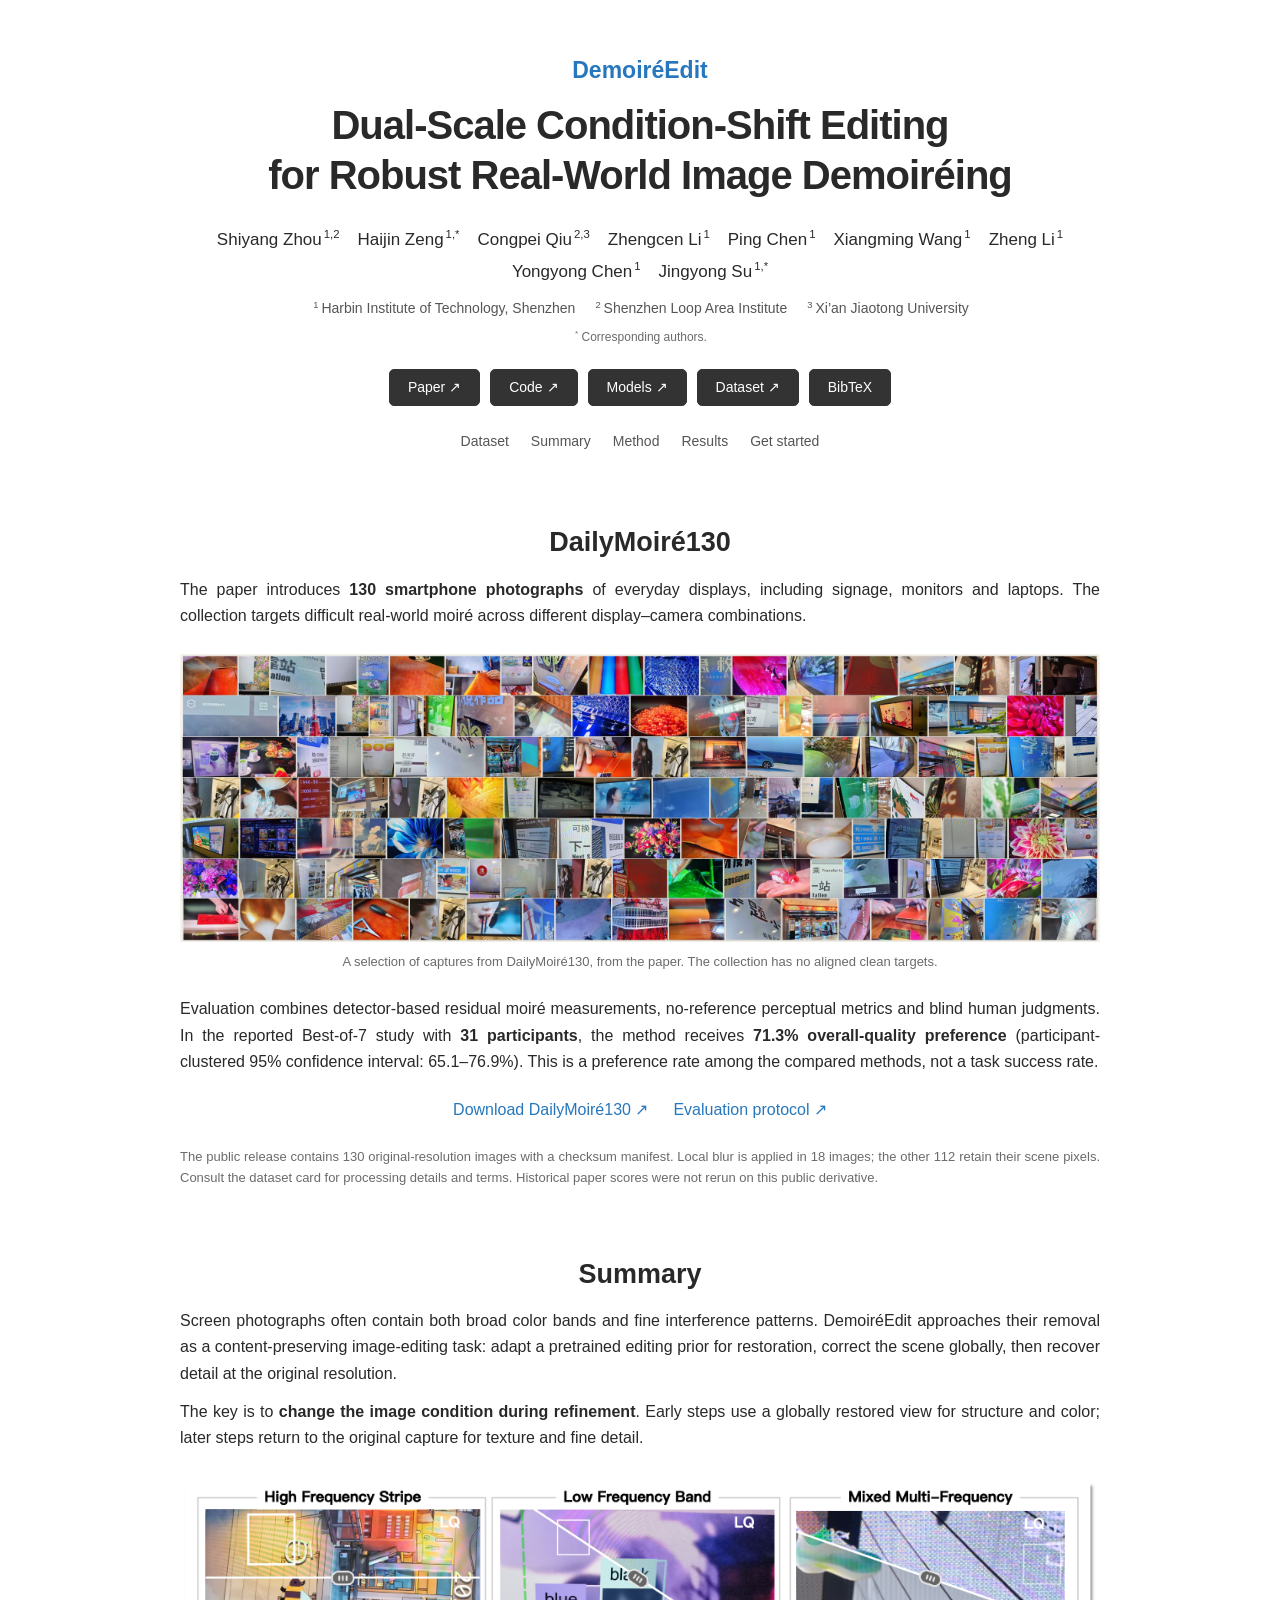
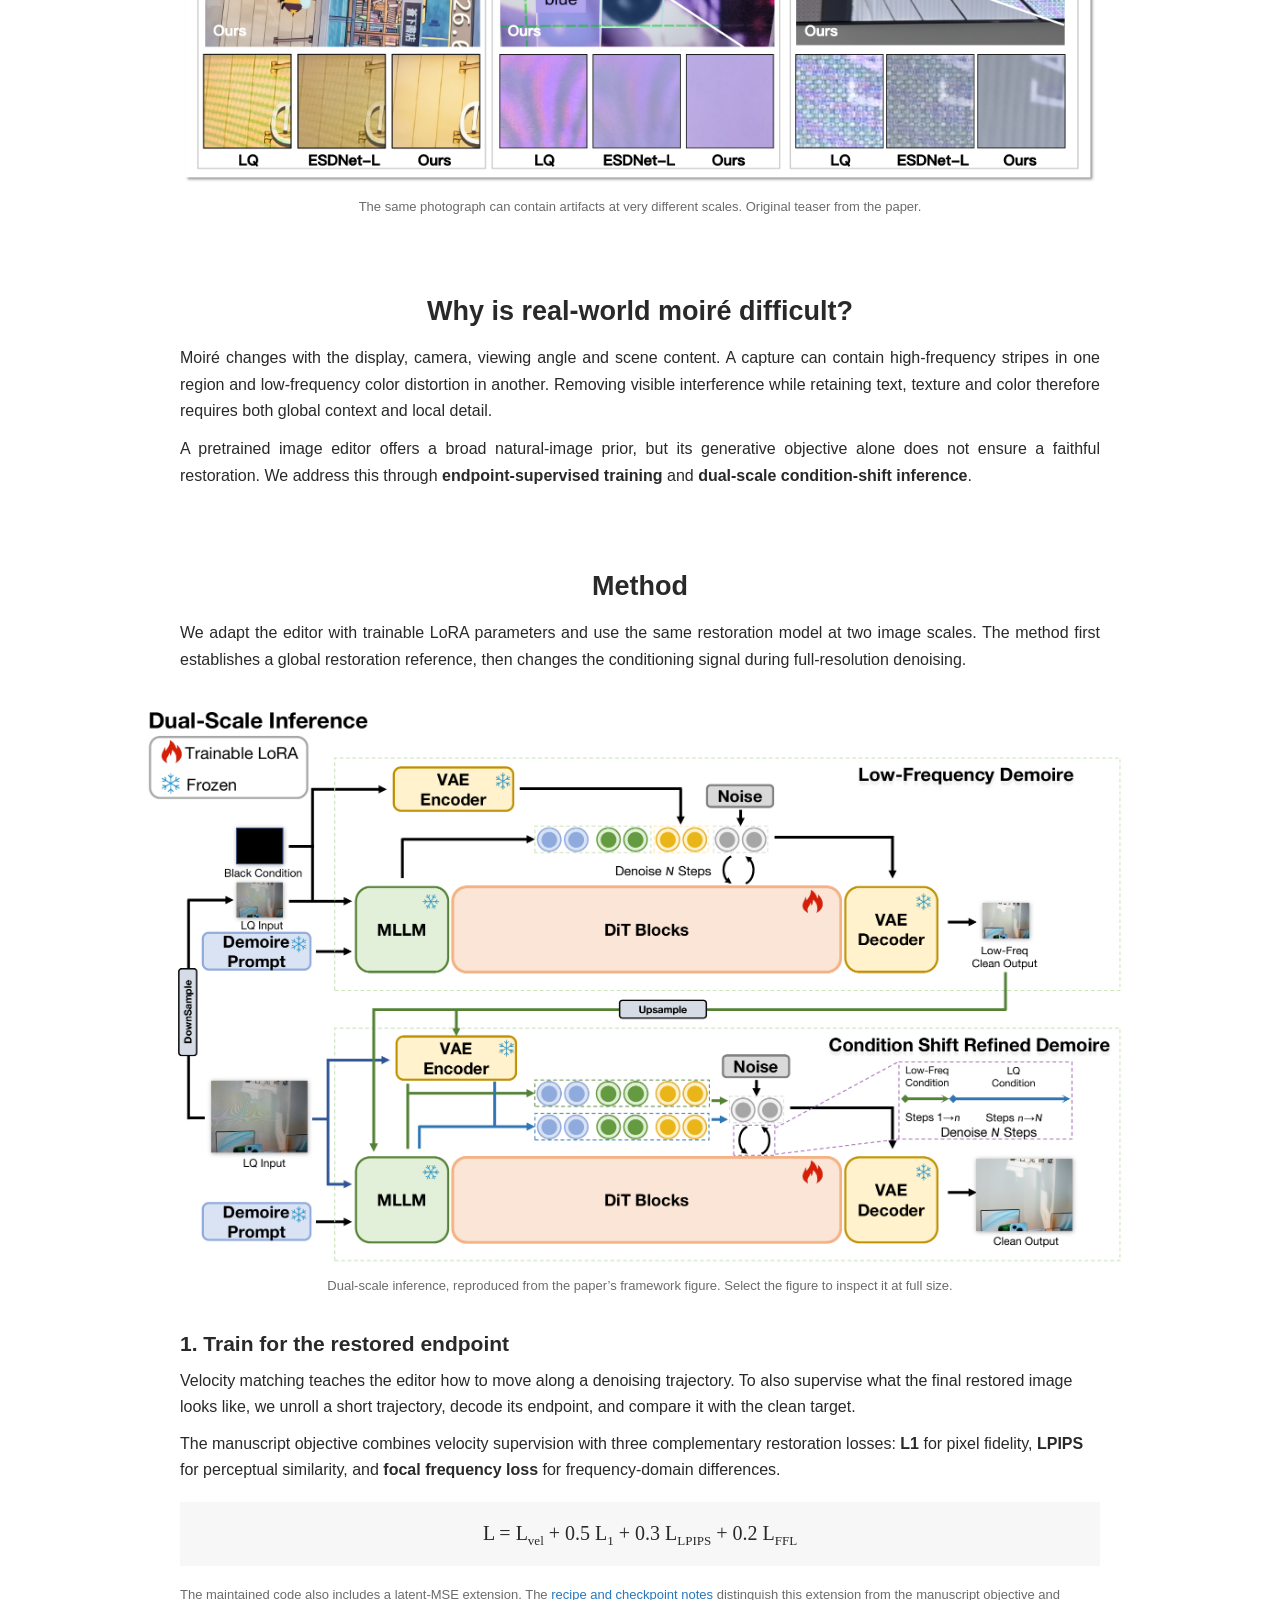
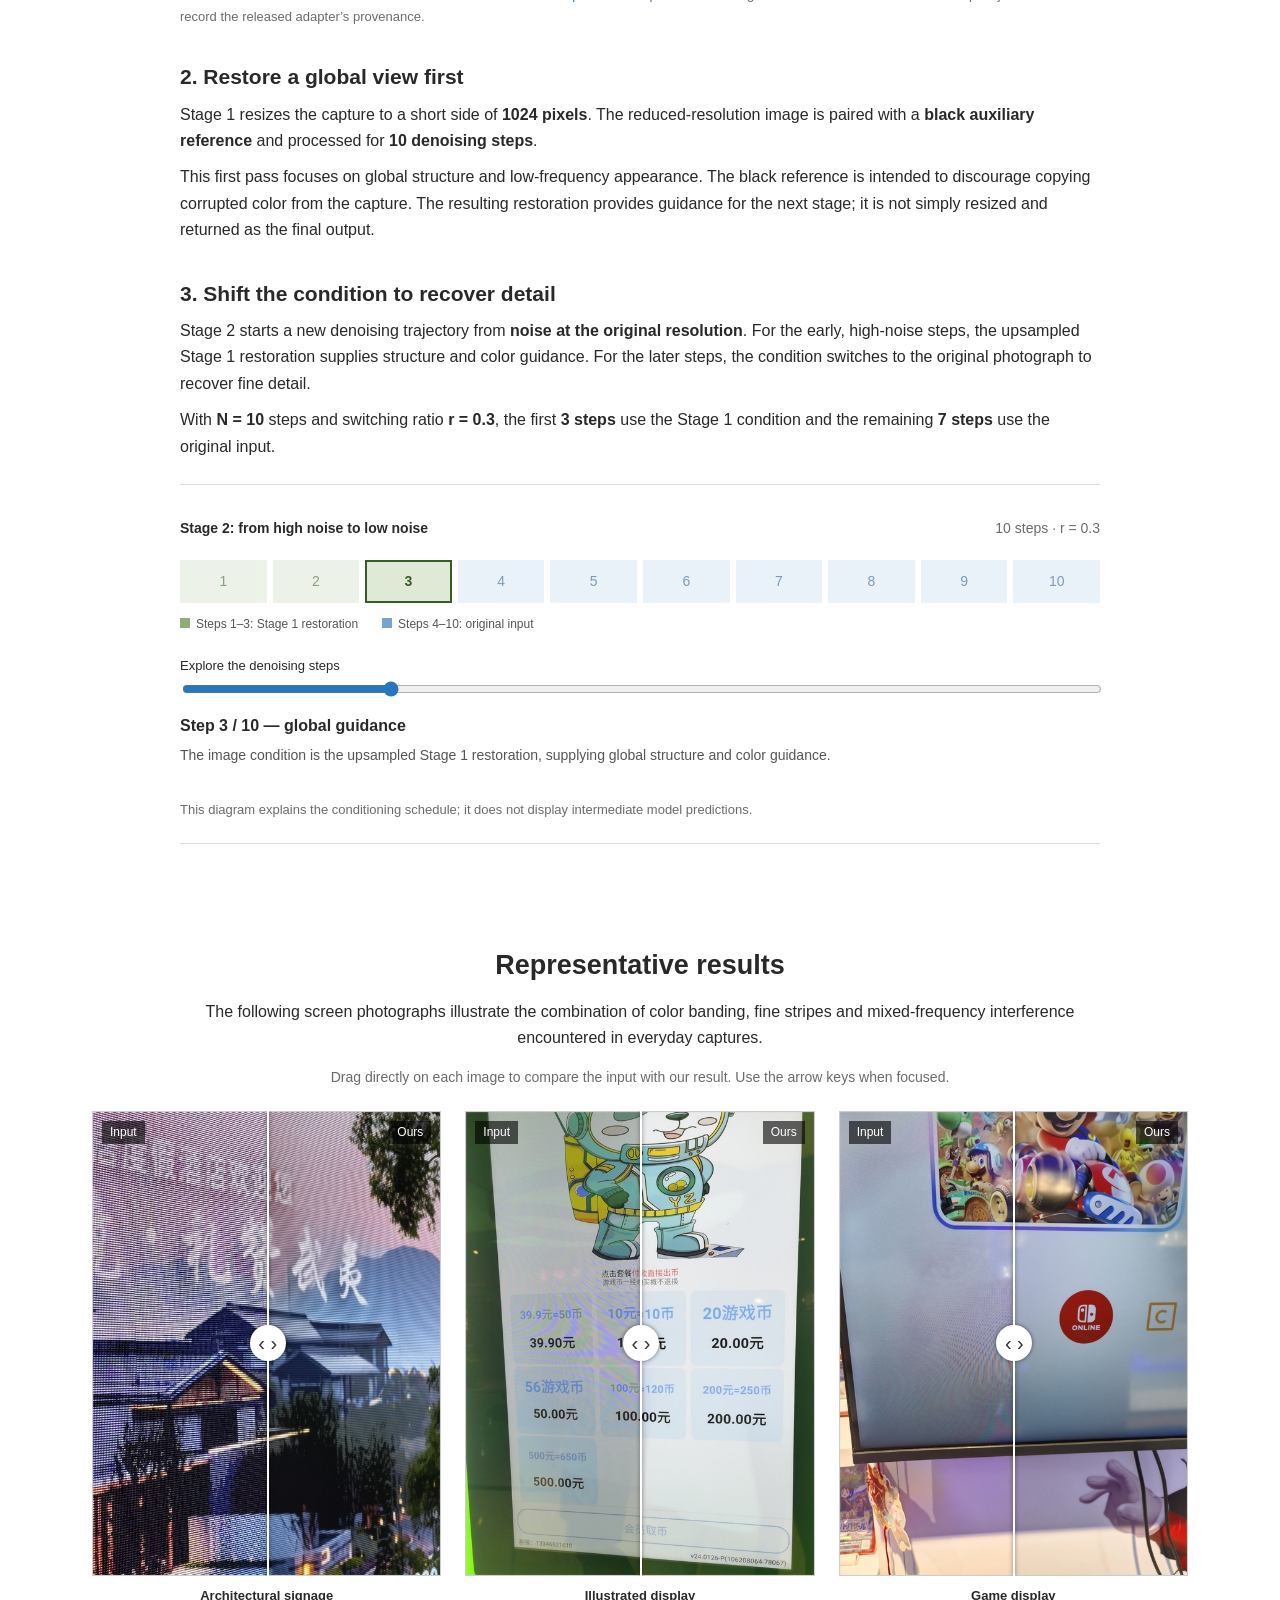
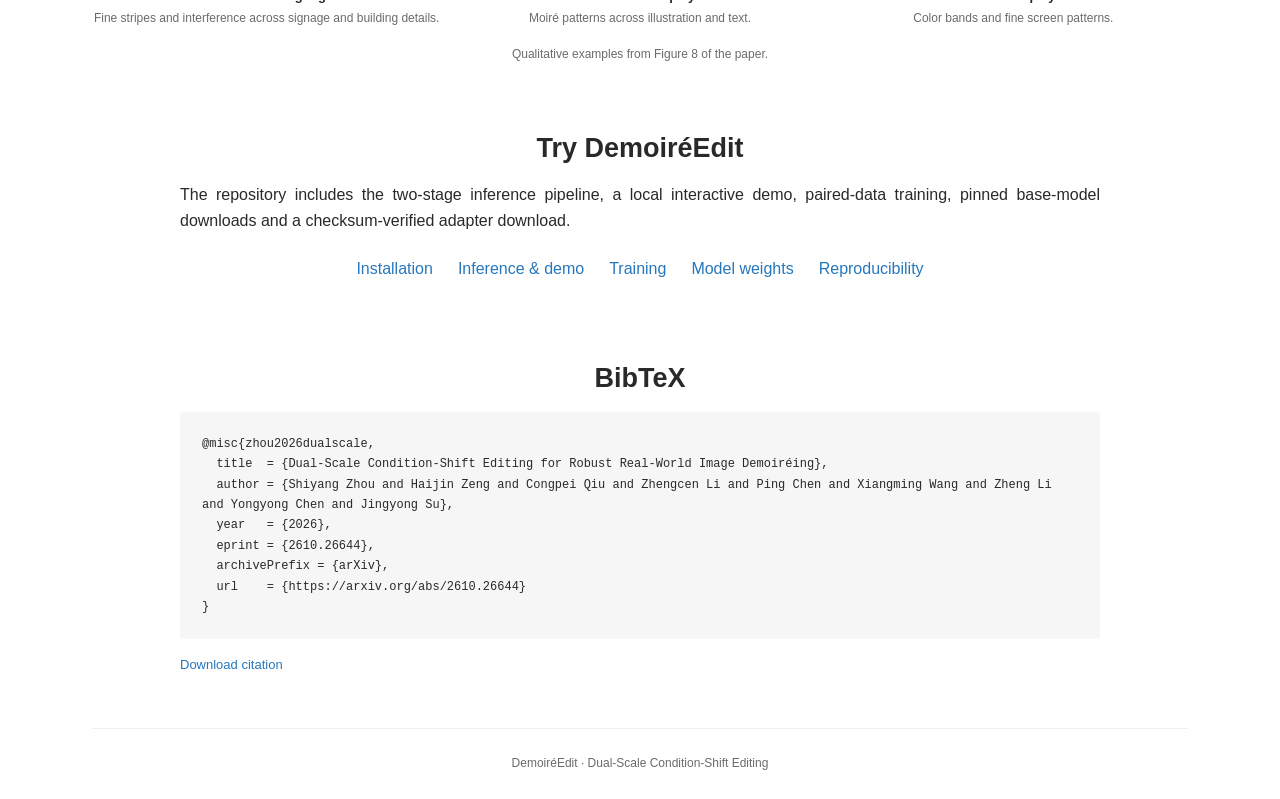
==== commit e3e73397: "Add published arXiv paper links and citation" ====
--- a/index.html
+++ b/index.html
@@ -15,7 +15,7 @@
 <span>Yongyong Chen<sup>1</sup></span>
 <span>Jingyong Su<sup>1,*</sup></span>
 </div><div class="affiliations"><span><sup>1</sup>Harbin Institute of Technology, Shenzhen</span><span><sup>2</sup>Shenzhen Loop Area Institute</span><span><sup>3</sup>Xi’an Jiaotong University</span></div><p class="correspondence"><sup>*</sup> Corresponding authors.</p>
-<div class="resource-links"><span aria-disabled="true">Paper <small>Coming soon</small></span><a href="https://github.com/Clausy9/DemoireEdit" target="_blank" rel="noopener">Code ↗</a><a href="https://huggingface.co/umu/DemoireEdit" target="_blank" rel="noopener">Models ↗</a><a href="https://huggingface.co/datasets/umu/DailyMoire130" target="_blank" rel="noopener">Dataset ↗</a><a href="#citation">BibTeX</a></div><nav class="section-nav" aria-label="Page sections"><a href="#dataset">Dataset</a><a href="#summary">Summary</a><a href="#method">Method</a><a href="#results">Results</a><a href="#reproduce">Get started</a></nav></header>
+<div class="resource-links"><a href="https://arxiv.org/abs/2610.26644" target="_blank" rel="noopener">Paper ↗</a><a href="https://github.com/Clausy9/DemoireEdit" target="_blank" rel="noopener">Code ↗</a><a href="https://huggingface.co/umu/DemoireEdit" target="_blank" rel="noopener">Models ↗</a><a href="https://huggingface.co/datasets/umu/DailyMoire130" target="_blank" rel="noopener">Dataset ↗</a><a href="#citation">BibTeX</a></div><nav class="section-nav" aria-label="Page sections"><a href="#dataset">Dataset</a><a href="#summary">Summary</a><a href="#method">Method</a><a href="#results">Results</a><a href="#reproduce">Get started</a></nav></header>
 
 <section id="dataset" class="text-section"><h2>DailyMoiré130</h2>
 <p>The paper introduces <strong>130 smartphone photographs</strong> of everyday displays, including signage, monitors and laptops. The collection targets difficult real-world moiré across different display–camera combinations.</p>
@@ -77,7 +77,8 @@
   title  = {Dual-Scale Condition-Shift Editing for Robust Real-World Image Demoiréing},
   author = {Shiyang Zhou and Haijin Zeng and Congpei Qiu and Zhengcen Li and Ping Chen and Xiangming Wang and Zheng Li and Yongyong Chen and Jingyong Su},
   year   = {2026},
-  note   = {Manuscript},
-  url    = {https://clausy9.github.io/DemoireEdit/}
+  eprint = {2610.26644},
+  archivePrefix = {arXiv},
+  url    = {https://arxiv.org/abs/2610.26644}
 }</code></pre><a class="citation-download" href="citation.bib" download>Download citation</a></section>
 <footer>DemoiréEdit · Dual-Scale Condition-Shift Editing</footer></main><script src="compare.js"></script><script src="method.js"></script></body></html>
